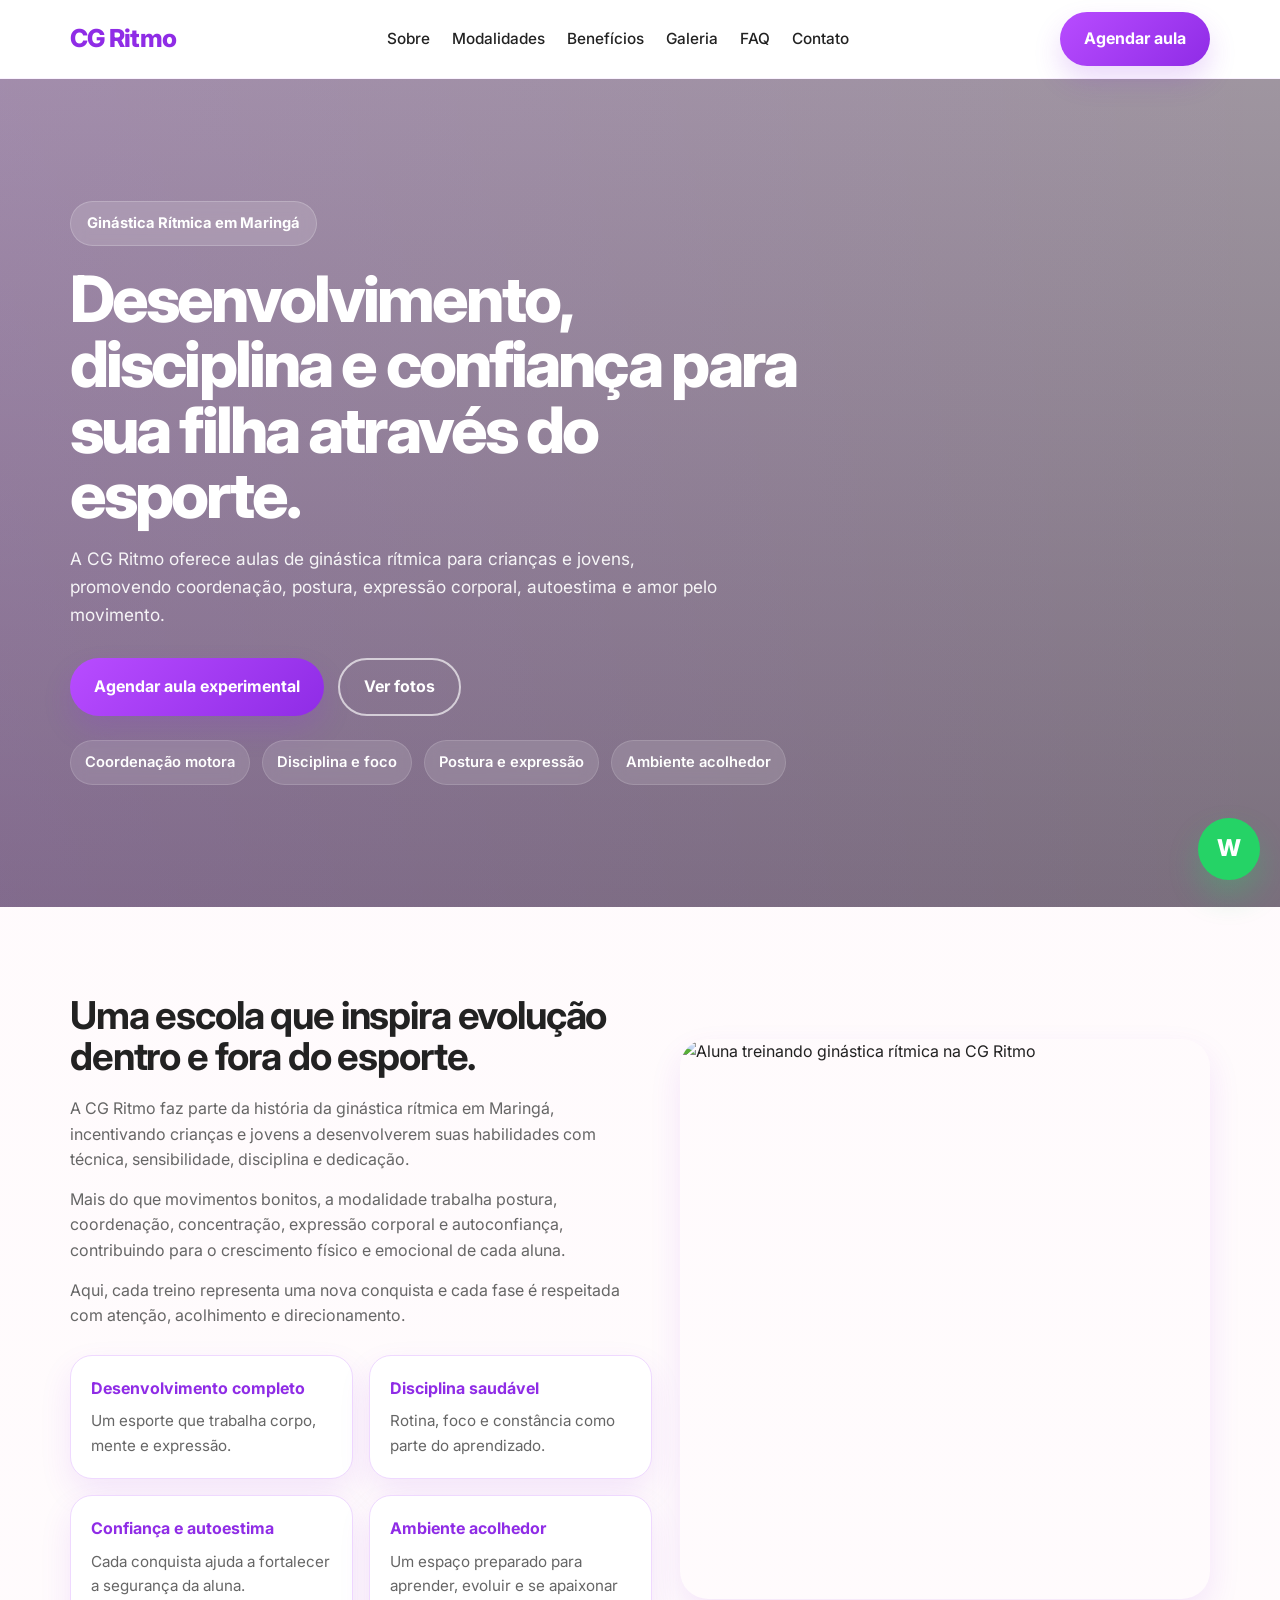
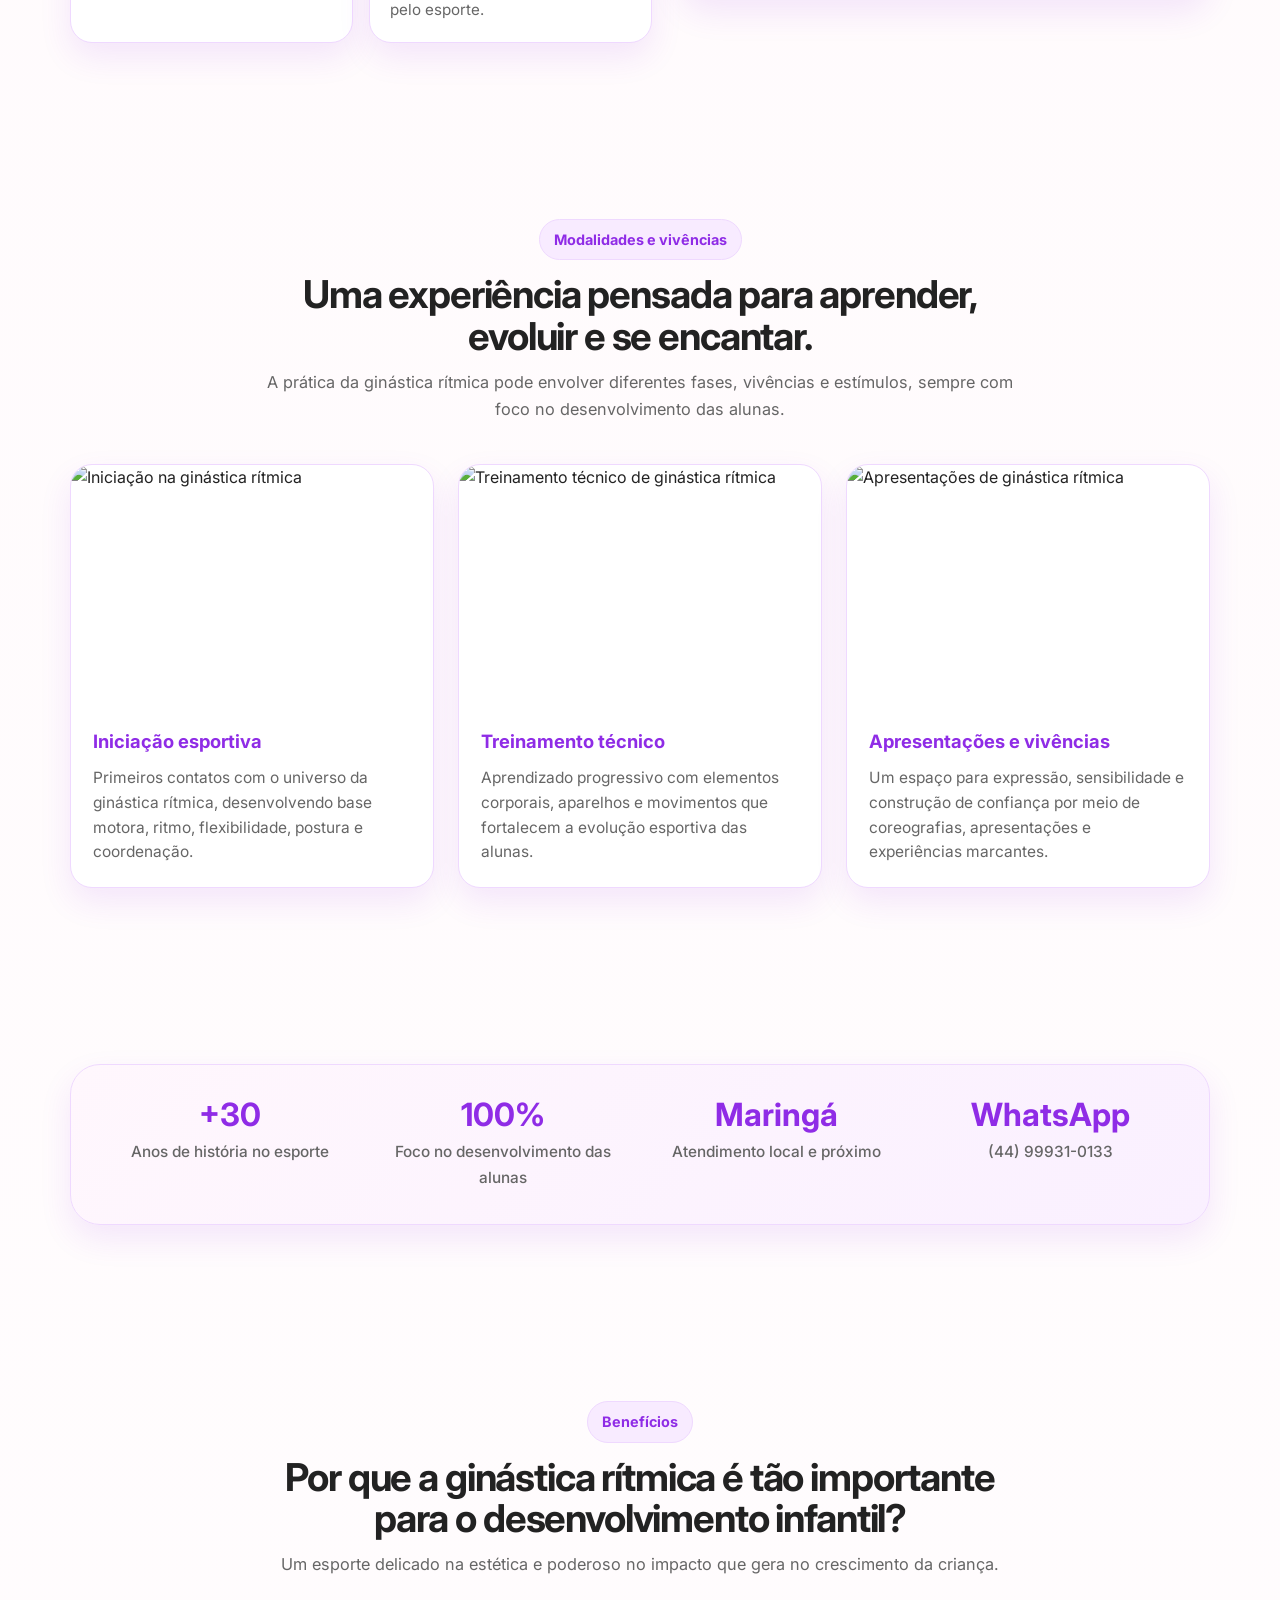
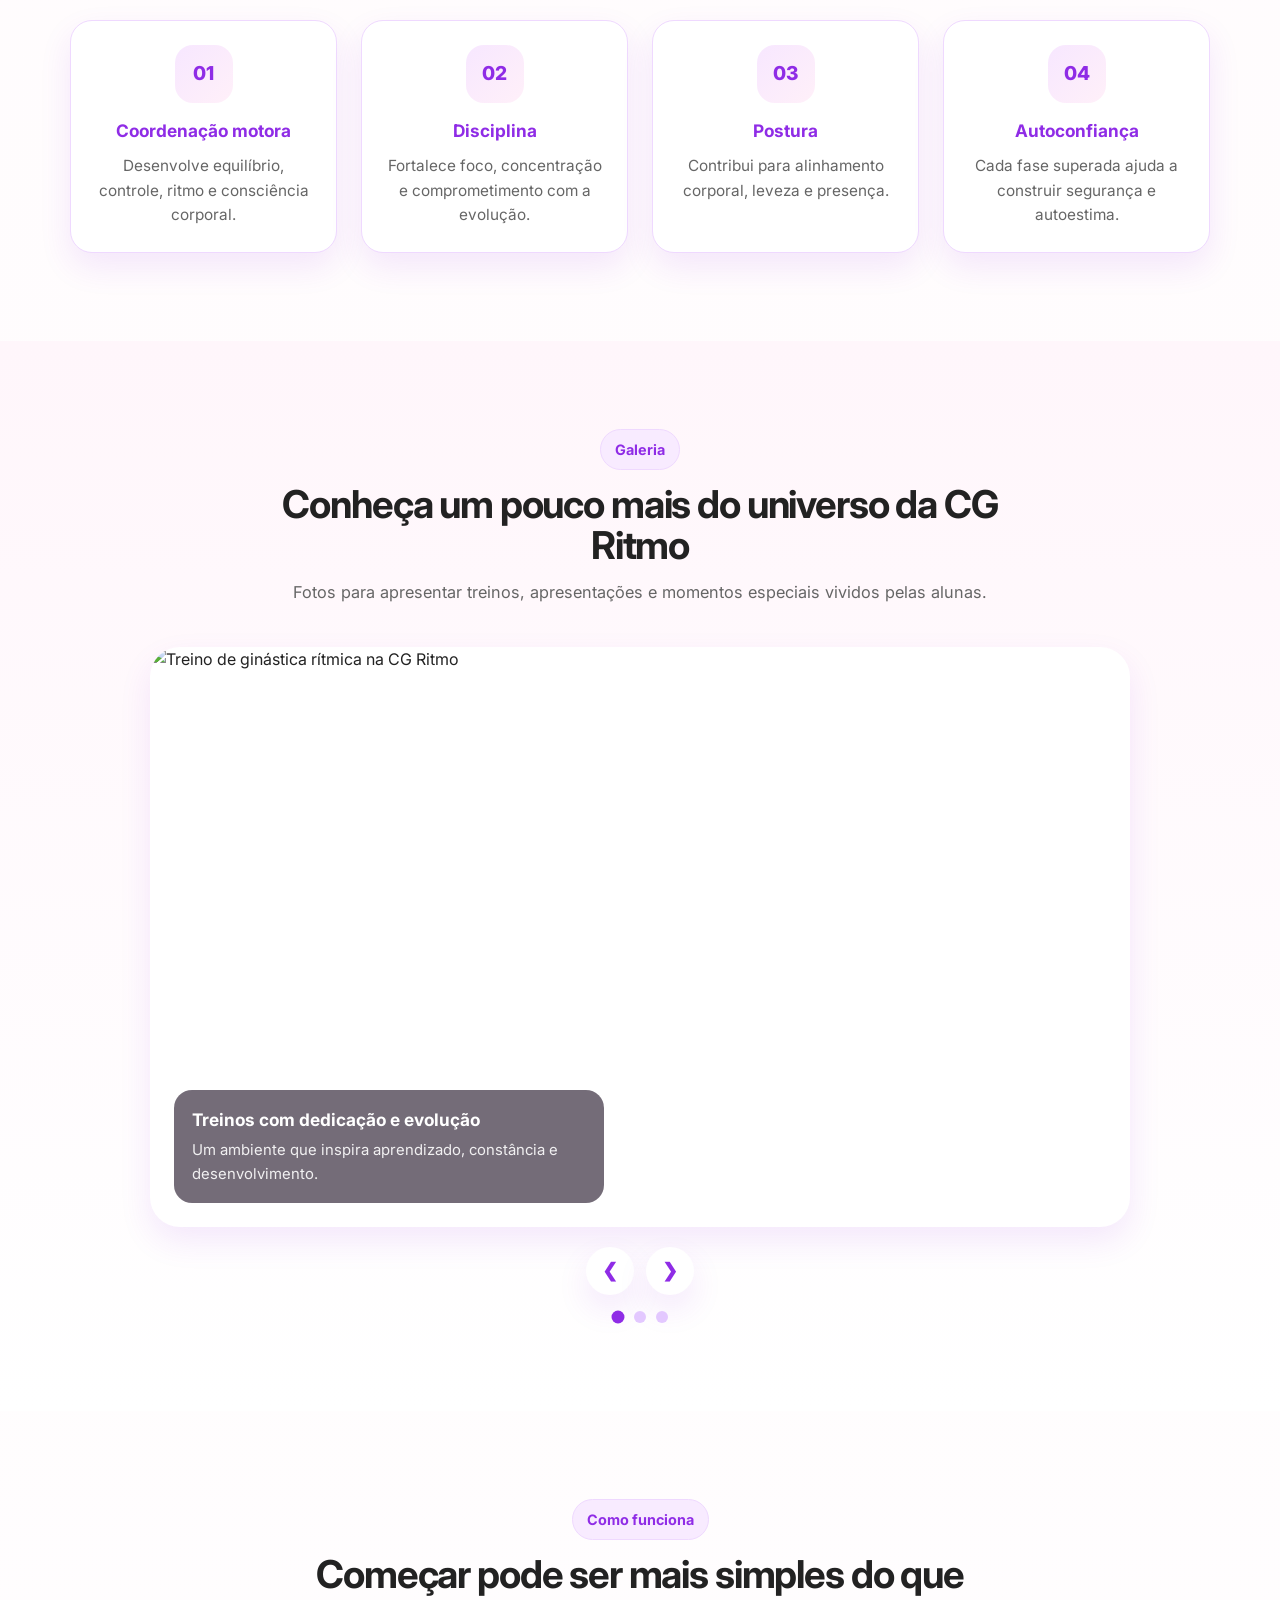
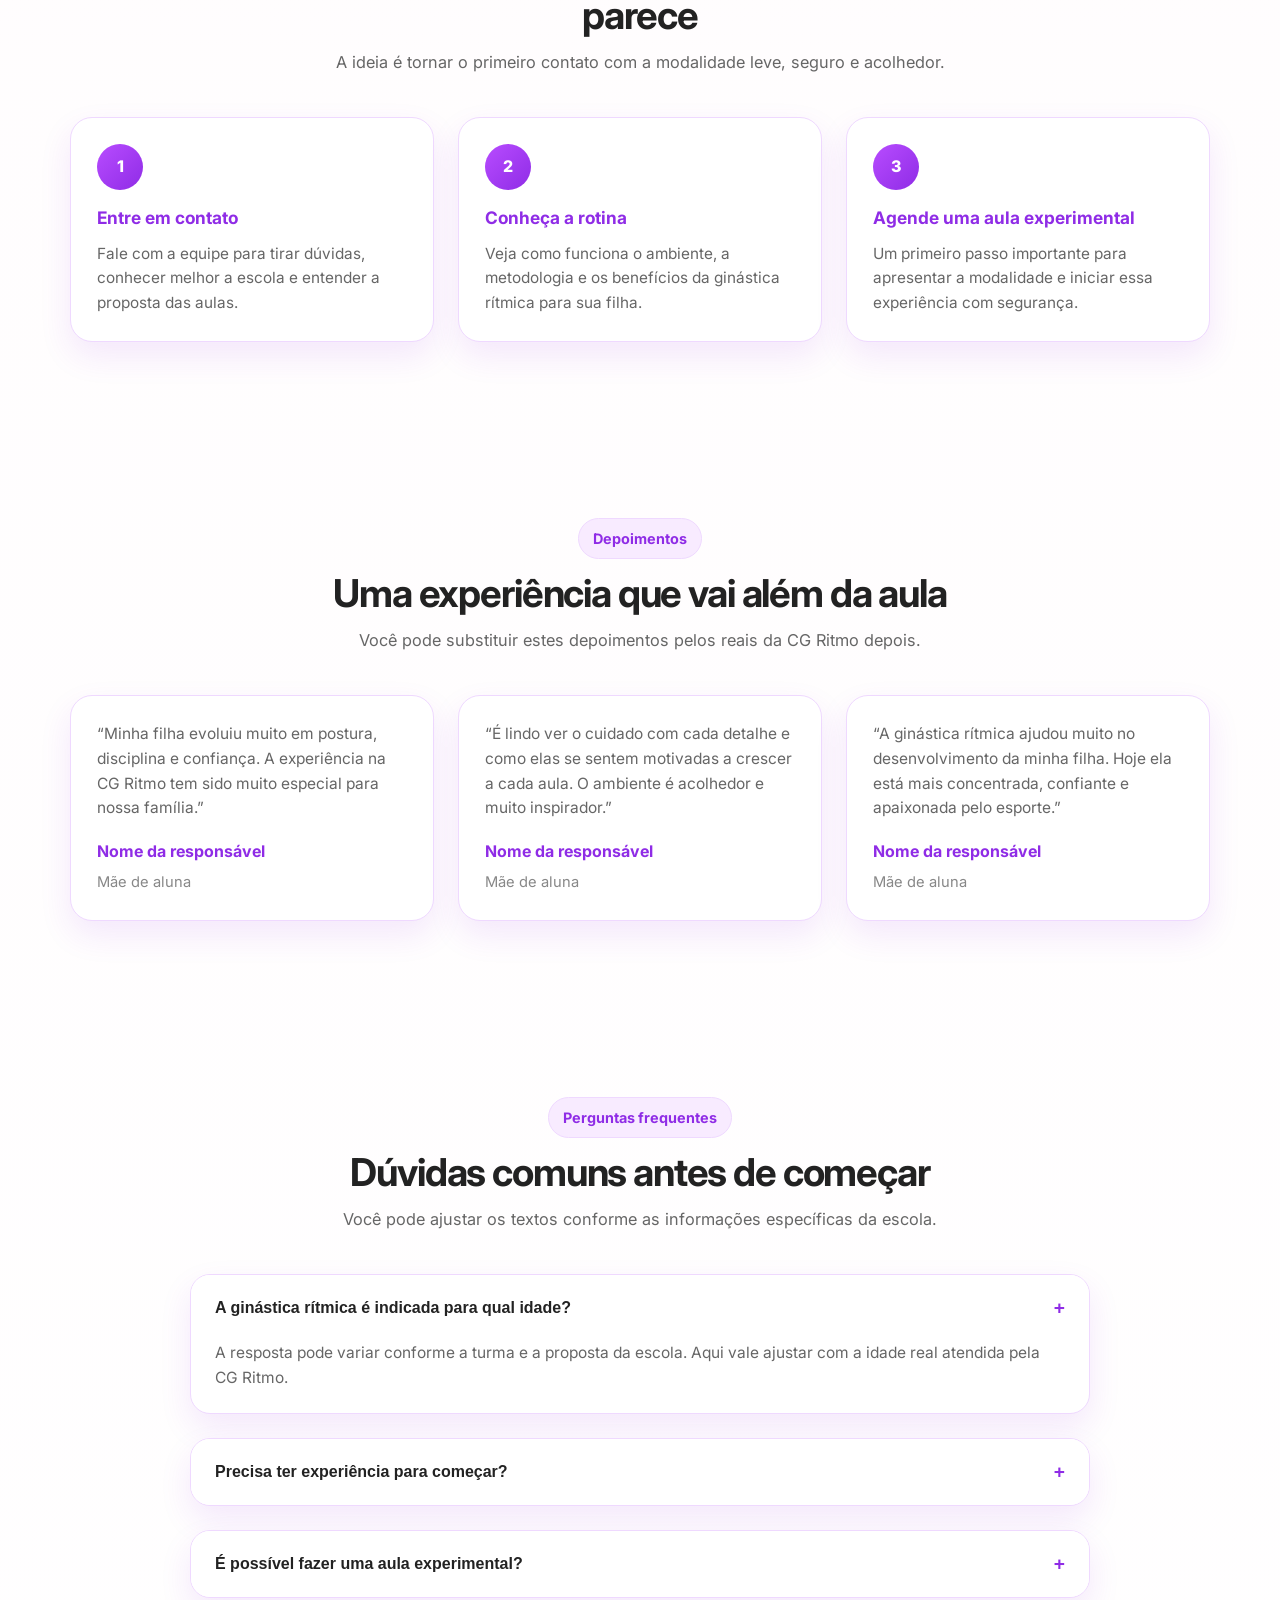
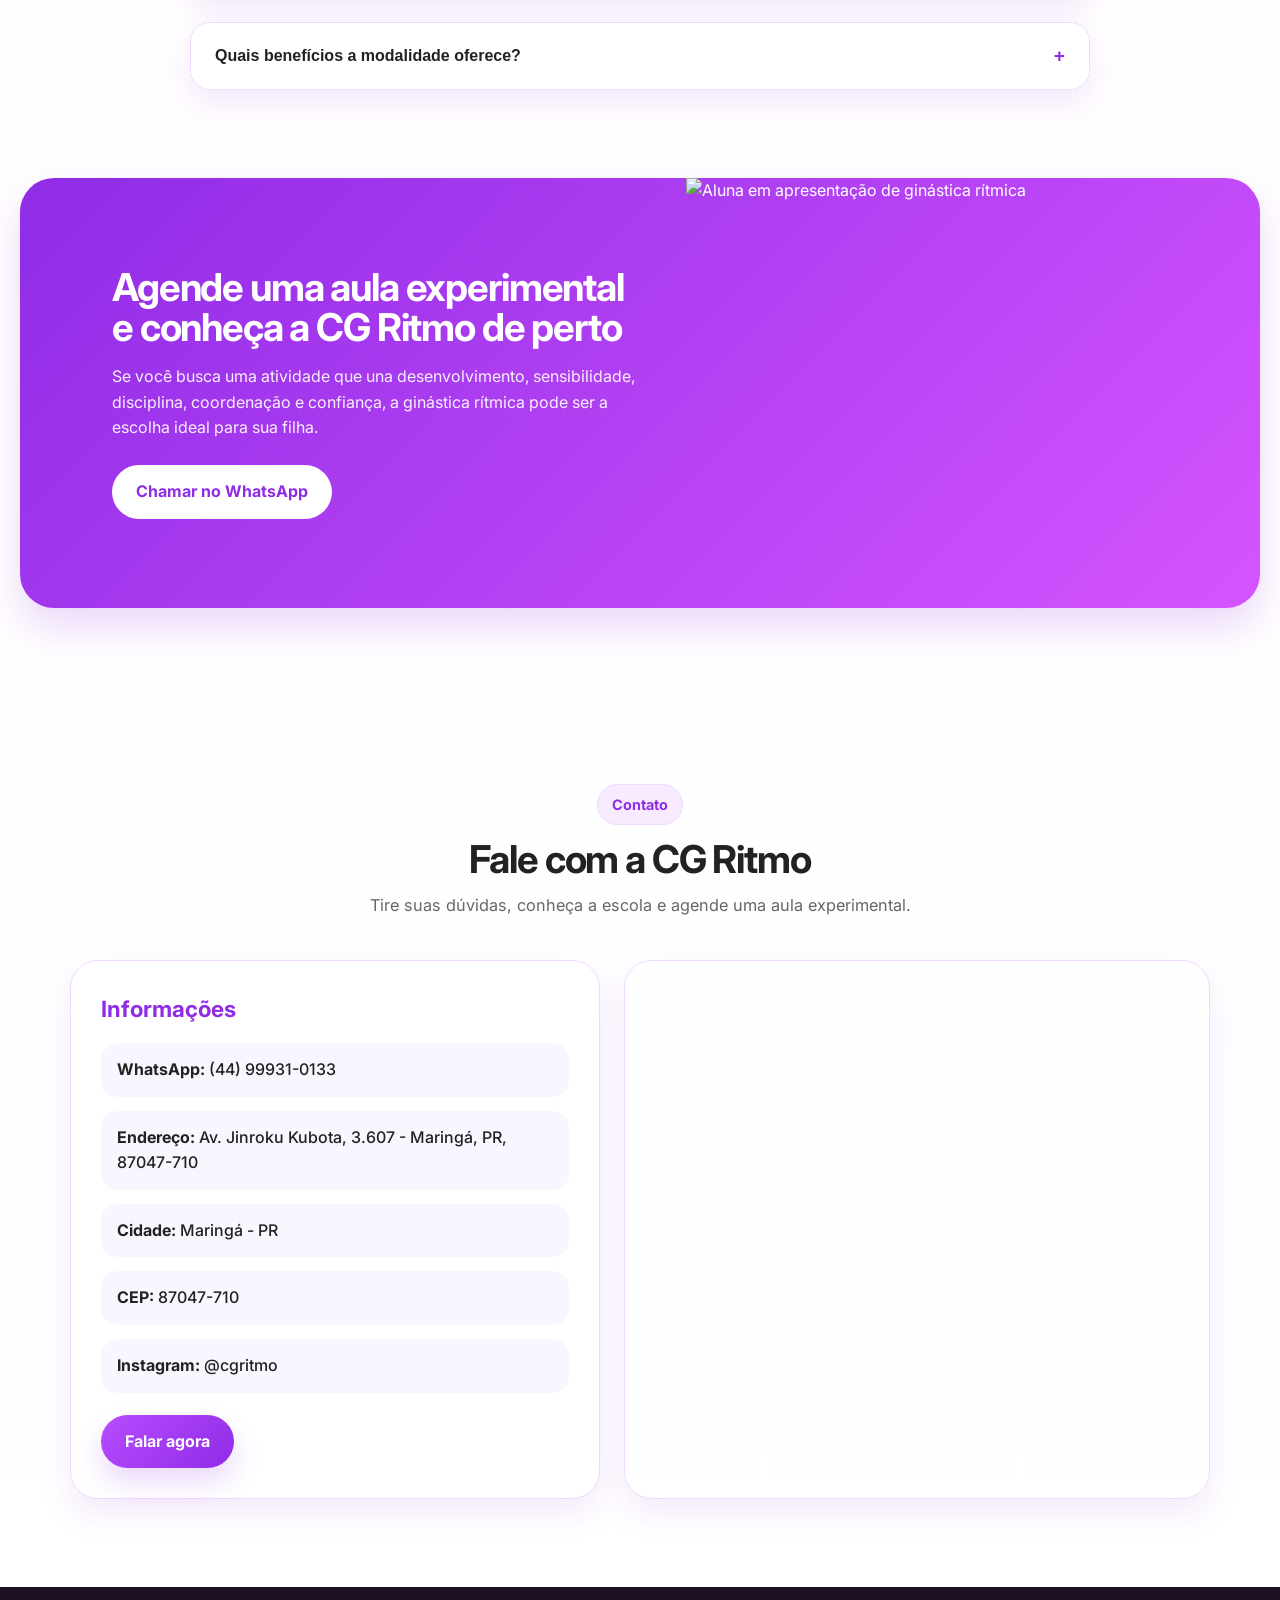
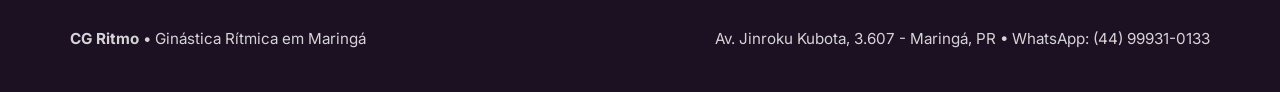
==== index.html @ efd933b5 "Add files via upload" ====
<!DOCTYPE html>
<html lang="pt-BR">
<head>
  <meta charset="UTF-8" />
  <meta name="viewport" content="width=device-width, initial-scale=1.0" />
  <title>CG Ritmo | Ginástica Rítmica em Maringá</title>
  <meta
    name="description"
    content="Aulas de ginástica rítmica em Maringá. Desenvolvimento, disciplina, coordenação, postura e confiança para crianças e jovens."
  />

  <link rel="preconnect" href="https://fonts.googleapis.com" />
  <link rel="preconnect" href="https://fonts.gstatic.com" crossorigin />
  <link
    href="https://fonts.googleapis.com/css2?family=Inter:wght@300;400;500;600;700;800&display=swap"
    rel="stylesheet"
  />

  <style>
    * {
      margin: 0;
      padding: 0;
      box-sizing: border-box;
    }

    :root {
      --primary: #b84cff;
      --primary-dark: #8f2ce6;
      --primary-soft: #f8ebff;
      --secondary: #fff5fc;
      --text: #222;
      --text-light: #666;
      --white: #fff;
      --border: #efd9ff;
      --shadow: 0 14px 32px rgba(143, 44, 230, 0.10);
      --radius-xl: 28px;
      --radius-lg: 22px;
      --radius-md: 18px;
      --container: 1180px;
    }

    html {
      scroll-behavior: smooth;
    }

    body {
      font-family: "Inter", sans-serif;
      background: linear-gradient(180deg, #fffafc 0%, #ffffff 100%);
      color: var(--text);
      line-height: 1.6;
      overflow-x: hidden;
    }

    img {
      max-width: 100%;
      display: block;
    }

    a {
      text-decoration: none;
      color: inherit;
    }

    ul {
      list-style: none;
    }

    .container {
      width: 100%;
      max-width: var(--container);
      margin: 0 auto;
      padding: 0 20px;
    }

    .section {
      padding: 88px 0;
    }

    .section-header {
      max-width: 760px;
      margin: 0 auto 42px;
      text-align: center;
    }

    .section-header span {
      display: inline-block;
      padding: 8px 14px;
      border-radius: 999px;
      background: var(--primary-soft);
      color: var(--primary-dark);
      border: 1px solid var(--border);
      font-size: 0.9rem;
      font-weight: 700;
      margin-bottom: 14px;
    }

    .section-header h2 {
      font-size: clamp(1.9rem, 3vw, 3rem);
      line-height: 1.08;
      margin-bottom: 12px;
      letter-spacing: -0.03em;
    }

    .section-header p {
      color: var(--text-light);
      font-size: 1.02rem;
    }

    .btn {
      display: inline-flex;
      align-items: center;
      justify-content: center;
      gap: 10px;
      padding: 14px 24px;
      border-radius: 999px;
      background: linear-gradient(135deg, var(--primary), var(--primary-dark));
      color: var(--white);
      font-weight: 700;
      border: none;
      cursor: pointer;
      transition: 0.25s ease;
      box-shadow: 0 14px 28px rgba(143, 44, 230, 0.18);
    }

    .btn:hover {
      transform: translateY(-2px);
    }

    .btn-outline {
      background: transparent;
      color: var(--primary-dark);
      border: 2px solid var(--primary);
      box-shadow: none;
    }

    .btn-outline:hover {
      background: var(--primary);
      color: var(--white);
    }

    header {
      position: sticky;
      top: 0;
      z-index: 1000;
      background: rgba(255, 255, 255, 0.92);
      backdrop-filter: blur(12px);
      border-bottom: 1px solid rgba(184, 76, 255, 0.08);
    }

    .header-wrap {
      min-height: 78px;
      display: flex;
      align-items: center;
      justify-content: space-between;
      gap: 20px;
    }

    .logo {
      font-size: 1.55rem;
      font-weight: 800;
      color: var(--primary-dark);
      letter-spacing: -0.03em;
      white-space: nowrap;
    }

    .desktop-nav {
      display: flex;
      align-items: center;
      gap: 22px;
    }

    .desktop-nav a {
      font-size: 0.96rem;
      font-weight: 500;
      color: var(--text);
      transition: 0.2s ease;
    }

    .desktop-nav a:hover {
      color: var(--primary-dark);
    }

    .header-actions {
      display: flex;
      align-items: center;
      gap: 14px;
    }

    .menu-toggle {
      display: none;
      width: 48px;
      height: 48px;
      border: 1px solid var(--border);
      border-radius: 14px;
      background: var(--white);
      cursor: pointer;
      align-items: center;
      justify-content: center;
      flex-direction: column;
      gap: 5px;
    }

    .menu-toggle span {
      width: 20px;
      height: 2px;
      background: var(--primary-dark);
      border-radius: 10px;
    }

    .mobile-menu {
      display: none;
      border-top: 1px solid rgba(184, 76, 255, 0.08);
      background: #fff;
    }

    .mobile-menu.open {
      display: block;
    }

    .mobile-menu nav {
      display: flex;
      flex-direction: column;
      padding: 14px 20px 20px;
      gap: 12px;
    }

    .mobile-menu a {
      padding: 12px 14px;
      border-radius: 14px;
      background: #faf5ff;
      font-weight: 600;
      color: var(--primary-dark);
    }

    .hero {
      min-height: 92vh;
      display: flex;
      align-items: center;
      position: relative;
      overflow: hidden;
      background:
        linear-gradient(rgba(26, 10, 33, 0.42), rgba(26, 10, 33, 0.58)),
        url('img/banner-cg-ritmo.jpg') center/cover no-repeat;
    }

    .hero::after {
      content: "";
      position: absolute;
      inset: 0;
      background: linear-gradient(90deg, rgba(184, 76, 255, 0.12), transparent);
    }

    .hero-content {
      position: relative;
      z-index: 2;
      max-width: 760px;
      color: #fff;
      padding: 90px 0;
    }

    .hero-badge {
      display: inline-block;
      margin-bottom: 20px;
      padding: 10px 16px;
      border-radius: 999px;
      background: rgba(255, 255, 255, 0.14);
      border: 1px solid rgba(255, 255, 255, 0.20);
      backdrop-filter: blur(8px);
      font-size: 0.92rem;
      font-weight: 700;
    }

    .hero h1 {
      font-size: clamp(2.3rem, 5vw, 4.6rem);
      line-height: 1.02;
      letter-spacing: -0.045em;
      margin-bottom: 18px;
      font-weight: 800;
    }

    .hero p {
      font-size: 1.08rem;
      color: rgba(255, 255, 255, 0.92);
      max-width: 650px;
      margin-bottom: 30px;
    }

    .hero-actions {
      display: flex;
      flex-wrap: wrap;
      gap: 14px;
      margin-bottom: 24px;
    }

    .hero-actions .btn-outline {
      color: #fff;
      border-color: rgba(255,255,255,0.65);
    }

    .hero-actions .btn-outline:hover {
      background: #fff;
      color: var(--primary-dark);
    }

    .hero-points {
      display: flex;
      flex-wrap: wrap;
      gap: 12px;
    }

    .hero-points li {
      background: rgba(255,255,255,0.12);
      border: 1px solid rgba(255,255,255,0.14);
      border-radius: 999px;
      padding: 10px 14px;
      font-size: 0.92rem;
      font-weight: 600;
      backdrop-filter: blur(8px);
    }

    .about-grid {
      display: grid;
      grid-template-columns: 1.1fr 1fr;
      align-items: center;
      gap: 28px;
    }

    .about-text h2 {
      font-size: clamp(1.9rem, 3vw, 3rem);
      line-height: 1.08;
      letter-spacing: -0.03em;
      margin-bottom: 18px;
    }

    .about-text p {
      color: var(--text-light);
      margin-bottom: 14px;
      font-size: 1rem;
    }

    .about-list {
      display: grid;
      grid-template-columns: repeat(2, 1fr);
      gap: 16px;
      margin-top: 26px;
    }

    .about-item {
      background: #fff;
      border: 1px solid var(--border);
      border-radius: var(--radius-lg);
      padding: 20px;
      box-shadow: var(--shadow);
    }

    .about-item strong {
      display: block;
      color: var(--primary-dark);
      margin-bottom: 8px;
      font-size: 1rem;
    }

    .about-item p {
      margin: 0;
      font-size: 0.95rem;
    }

    .about-image img {
      width: 100%;
      height: 560px;
      object-fit: cover;
      border-radius: var(--radius-xl);
      box-shadow: var(--shadow);
    }

    .modalidades-grid,
    .benefits-grid,
    .steps-grid,
    .testimonials-grid,
    .faq-grid,
    .contact-grid,
    .stats-grid {
      display: grid;
      gap: 24px;
    }

    .modalidades-grid {
      grid-template-columns: repeat(3, 1fr);
    }

    .card {
      background: #fff;
      border: 1px solid var(--border);
      border-radius: var(--radius-lg);
      overflow: hidden;
      box-shadow: var(--shadow);
    }

    .card img {
      width: 100%;
      height: 240px;
      object-fit: cover;
    }

    .card-body {
      padding: 22px;
    }

    .card-body h3 {
      font-size: 1.15rem;
      margin-bottom: 10px;
      color: var(--primary-dark);
    }

    .card-body p {
      color: var(--text-light);
      font-size: 0.97rem;
    }

    .stats-wrap {
      background: linear-gradient(135deg, #fff7fd, #faf0ff);
      border: 1px solid var(--border);
      border-radius: 30px;
      padding: 34px;
      box-shadow: var(--shadow);
    }

    .stats-grid {
      grid-template-columns: repeat(4, 1fr);
    }

    .stat {
      text-align: center;
    }

    .stat strong {
      display: block;
      font-size: 2rem;
      color: var(--primary-dark);
      line-height: 1;
      margin-bottom: 8px;
    }

    .stat span {
      color: var(--text-light);
      font-weight: 500;
      font-size: 0.96rem;
    }

    .benefits-grid {
      grid-template-columns: repeat(4, 1fr);
    }

    .benefit-card {
      background: #fff;
      border: 1px solid var(--border);
      border-radius: var(--radius-lg);
      padding: 24px;
      text-align: center;
      box-shadow: var(--shadow);
    }

    .benefit-icon {
      width: 58px;
      height: 58px;
      border-radius: 18px;
      background: linear-gradient(135deg, #f7e7ff, #fff0f9);
      color: var(--primary-dark);
      display: flex;
      align-items: center;
      justify-content: center;
      font-weight: 800;
      margin: 0 auto 14px;
      font-size: 1.2rem;
    }

    .benefit-card h3 {
      margin-bottom: 10px;
      font-size: 1.08rem;
      color: var(--primary-dark);
    }

    .benefit-card p {
      color: var(--text-light);
      font-size: 0.96rem;
    }

    .gallery-section {
      background: linear-gradient(180deg, #fff6fb 0%, #ffffff 100%);
    }

    .slider-wrapper {
      max-width: 980px;
      margin: 0 auto;
    }

    .slider {
      overflow: hidden;
      border-radius: 30px;
      box-shadow: var(--shadow);
      background: #fff;
    }

    .slides {
      display: flex;
      transition: transform 0.5s ease;
    }

    .slide {
      min-width: 100%;
      position: relative;
    }

    .slide img {
      width: 100%;
      height: 580px;
      object-fit: cover;
    }

    .slide-caption {
      position: absolute;
      left: 24px;
      bottom: 24px;
      background: rgba(24, 10, 31, 0.60);
      color: #fff;
      padding: 16px 18px;
      border-radius: 18px;
      max-width: 430px;
      backdrop-filter: blur(8px);
    }

    .slide-caption h3 {
      font-size: 1.08rem;
      margin-bottom: 6px;
    }

    .slide-caption p {
      font-size: 0.93rem;
      color: rgba(255,255,255,0.90);
    }

    .slider-controls {
      display: flex;
      justify-content: center;
      gap: 12px;
      margin-top: 20px;
    }

    .slider-btn {
      width: 48px;
      height: 48px;
      border: none;
      border-radius: 50%;
      background: #fff;
      color: var(--primary-dark);
      box-shadow: var(--shadow);
      font-size: 1.2rem;
      font-weight: 800;
      cursor: pointer;
    }

    .slider-dots {
      display: flex;
      justify-content: center;
      gap: 10px;
      margin-top: 16px;
    }

    .dot {
      width: 12px;
      height: 12px;
      border-radius: 50%;
      background: #e3c8ff;
      cursor: pointer;
      transition: 0.2s ease;
    }

    .dot.active {
      background: var(--primary-dark);
      transform: scale(1.08);
    }

    .steps-grid {
      grid-template-columns: repeat(3, 1fr);
    }

    .step-card {
      background: #fff;
      border: 1px solid var(--border);
      border-radius: var(--radius-lg);
      padding: 26px;
      box-shadow: var(--shadow);
    }

    .step-number {
      width: 46px;
      height: 46px;
      border-radius: 50%;
      background: linear-gradient(135deg, var(--primary), var(--primary-dark));
      color: #fff;
      display: flex;
      align-items: center;
      justify-content: center;
      font-weight: 800;
      margin-bottom: 14px;
    }

    .step-card h3 {
      margin-bottom: 10px;
      color: var(--primary-dark);
      font-size: 1.08rem;
    }

    .step-card p {
      color: var(--text-light);
      font-size: 0.96rem;
    }

    .testimonials-grid {
      grid-template-columns: repeat(3, 1fr);
    }

    .testimonial {
      background: #fff;
      border: 1px solid var(--border);
      border-radius: var(--radius-lg);
      padding: 26px;
      box-shadow: var(--shadow);
    }

    .testimonial p {
      color: var(--text-light);
      font-size: 0.97rem;
      margin-bottom: 18px;
    }

    .testimonial strong {
      display: block;
      color: var(--primary-dark);
      font-size: 1rem;
      margin-bottom: 4px;
    }

    .testimonial span {
      color: #888;
      font-size: 0.92rem;
    }

    .faq-grid {
      max-width: 900px;
      margin: 0 auto;
      grid-template-columns: 1fr;
    }

    .faq-item {
      background: #fff;
      border: 1px solid var(--border);
      border-radius: 20px;
      overflow: hidden;
      box-shadow: var(--shadow);
    }

    .faq-question {
      width: 100%;
      background: #fff;
      border: none;
      text-align: left;
      padding: 22px 24px;
      font-size: 1rem;
      font-weight: 700;
      color: var(--text);
      cursor: pointer;
      display: flex;
      justify-content: space-between;
      align-items: center;
      gap: 16px;
    }

    .faq-question span:last-child {
      color: var(--primary-dark);
      font-size: 1.2rem;
      font-weight: 800;
    }

    .faq-answer {
      display: none;
      padding: 0 24px 22px;
      color: var(--text-light);
      font-size: 0.97rem;
    }

    .faq-item.active .faq-answer {
      display: block;
    }

    .final-cta {
      margin: 0 20px 88px;
      border-radius: 34px;
      overflow: hidden;
      background: linear-gradient(135deg, #8f2ce6, #d554ff);
      color: #fff;
      box-shadow: 0 20px 42px rgba(143, 44, 230, 0.18);
    }

    .final-cta-grid {
      display: grid;
      grid-template-columns: 1.08fr 0.92fr;
      align-items: center;
      gap: 0;
    }

    .final-cta-content {
      padding: 58px 42px;
    }

    .final-cta-content h2 {
      font-size: clamp(2rem, 3vw, 3.1rem);
      line-height: 1.06;
      margin-bottom: 16px;
      letter-spacing: -0.03em;
    }

    .final-cta-content p {
      color: rgba(255,255,255,0.92);
      margin-bottom: 24px;
      max-width: 560px;
    }

    .final-cta-content .btn {
      background: #fff;
      color: var(--primary-dark);
      box-shadow: none;
    }

    .final-cta-image img {
      width: 100%;
      height: 100%;
      min-height: 430px;
      object-fit: cover;
    }

    .contact-grid {
      grid-template-columns: 0.95fr 1.05fr;
      align-items: stretch;
    }

    .contact-card {
      background: #fff;
      border: 1px solid var(--border);
      border-radius: 28px;
      padding: 30px;
      box-shadow: var(--shadow);
    }

    .contact-card h3 {
      font-size: 1.4rem;
      margin-bottom: 16px;
      color: var(--primary-dark);
    }

    .contact-list {
      display: grid;
      gap: 14px;
      margin-bottom: 22px;
    }

    .contact-list li {
      padding: 14px 16px;
      background: #faf6ff;
      border-radius: 16px;
      color: var(--text);
      font-weight: 500;
    }

    .map-wrap {
      border-radius: 28px;
      overflow: hidden;
      min-height: 100%;
      box-shadow: var(--shadow);
      border: 1px solid var(--border);
    }

    .map-wrap iframe {
      width: 100%;
      height: 100%;
      min-height: 420px;
      border: 0;
    }

    footer {
      background: #1c1023;
      color: rgba(255,255,255,0.82);
      padding: 40px 0;
    }

    .footer-wrap {
      display: flex;
      align-items: center;
      justify-content: space-between;
      gap: 18px;
      flex-wrap: wrap;
    }

    .footer-wrap p {
      font-size: 0.95rem;
    }

    .whatsapp-float {
      position: fixed;
      right: 20px;
      bottom: 20px;
      width: 62px;
      height: 62px;
      border-radius: 50%;
      background: #25d366;
      color: #fff;
      display: flex;
      align-items: center;
      justify-content: center;
      font-weight: 800;
      font-size: 1.45rem;
      box-shadow: 0 16px 30px rgba(37, 211, 102, 0.28);
      z-index: 1200;
    }

    @media (max-width: 1100px) {
      .about-grid,
      .contact-grid,
      .final-cta-grid,
      .benefits-grid,
      .modalidades-grid,
      .steps-grid,
      .testimonials-grid,
      .stats-grid {
        grid-template-columns: 1fr 1fr;
      }
    }

    @media (max-width: 900px) {
      .desktop-nav,
      .header-actions .btn {
        display: none;
      }

      .menu-toggle {
        display: inline-flex;
      }

      .about-grid,
      .contact-grid,
      .final-cta-grid,
      .benefits-grid,
      .modalidades-grid,
      .steps-grid,
      .testimonials-grid,
      .stats-grid,
      .about-list {
        grid-template-columns: 1fr;
      }

      .hero {
        min-height: auto;
      }

      .hero-content {
        padding: 90px 0 80px;
      }

      .about-image img,
      .slide img,
      .final-cta-image img {
        height: auto;
        min-height: unset;
      }

      .final-cta-content {
        padding: 42px 22px;
      }

      .final-cta {
        margin: 0 14px 74px;
      }
    }

    @media (max-width: 600px) {
      .section {
        padding: 72px 0;
      }

      .hero-actions,
      .hero-points {
        gap: 10px;
      }

      .hero-points li {
        width: 100%;
      }

      .slide-caption {
        left: 14px;
        right: 14px;
        bottom: 14px;
        max-width: unset;
      }

      .contact-card {
        padding: 24px;
      }

      .footer-wrap {
        flex-direction: column;
        align-items: flex-start;
      }
    }
  </style>
</head>
<body>

  <header>
    <div class="container header-wrap">
      <a href="#" class="logo">CG Ritmo</a>

      <nav class="desktop-nav">
        <a href="#sobre">Sobre</a>
        <a href="#modalidades">Modalidades</a>
        <a href="#beneficios">Benefícios</a>
        <a href="#galeria">Galeria</a>
        <a href="#faq">FAQ</a>
        <a href="#contato">Contato</a>
      </nav>

      <div class="header-actions">
        <a
          class="btn"
          href="https://wa.me/5544999310133?text=Ol%C3%A1%2C%20quero%20conhecer%20as%20aulas%20da%20CG%20Ritmo."
          target="_blank"
        >
          Agendar aula
        </a>

        <button class="menu-toggle" id="menuToggle" aria-label="Abrir menu">
          <span></span>
          <span></span>
          <span></span>
        </button>
      </div>
    </div>

    <div class="mobile-menu" id="mobileMenu">
      <nav>
        <a href="#sobre">Sobre</a>
        <a href="#modalidades">Modalidades</a>
        <a href="#beneficios">Benefícios</a>
        <a href="#galeria">Galeria</a>
        <a href="#faq">FAQ</a>
        <a href="#contato">Contato</a>
        <a
          href="https://wa.me/5544999310133?text=Ol%C3%A1%2C%20quero%20agendar%20uma%20aula%20experimental%20na%20CG%20Ritmo."
          target="_blank"
        >
          Falar no WhatsApp
        </a>
      </nav>
    </div>
  </header>

  <main>
    <section class="hero">
      <div class="container">
        <div class="hero-content">
          <div class="hero-badge">Ginástica Rítmica em Maringá</div>

          <h1>
            Desenvolvimento, disciplina e confiança para sua filha através do esporte.
          </h1>

          <p>
            A CG Ritmo oferece aulas de ginástica rítmica para crianças e jovens,
            promovendo coordenação, postura, expressão corporal, autoestima e amor pelo movimento.
          </p>

          <div class="hero-actions">
            <a
              class="btn"
              href="https://wa.me/5544999310133?text=Ol%C3%A1%2C%20quero%20agendar%20uma%20aula%20experimental%20na%20CG%20Ritmo."
              target="_blank"
            >
              Agendar aula experimental
            </a>

            <a class="btn btn-outline" href="#galeria">
              Ver fotos
            </a>
          </div>

          <ul class="hero-points">
            <li>Coordenação motora</li>
            <li>Disciplina e foco</li>
            <li>Postura e expressão</li>
            <li>Ambiente acolhedor</li>
          </ul>
        </div>
      </div>
    </section>

    <section class="section" id="sobre">
      <div class="container">
        <div class="about-grid">
          <div class="about-text">
            <h2>Uma escola que inspira evolução dentro e fora do esporte.</h2>

            <p>
              A CG Ritmo faz parte da história da ginástica rítmica em Maringá,
              incentivando crianças e jovens a desenvolverem suas habilidades com técnica,
              sensibilidade, disciplina e dedicação.
            </p>

            <p>
              Mais do que movimentos bonitos, a modalidade trabalha postura, coordenação,
              concentração, expressão corporal e autoconfiança, contribuindo para o crescimento
              físico e emocional de cada aluna.
            </p>

            <p>
              Aqui, cada treino representa uma nova conquista e cada fase é respeitada com atenção,
              acolhimento e direcionamento.
            </p>

            <div class="about-list">
              <div class="about-item">
                <strong>Desenvolvimento completo</strong>
                <p>Um esporte que trabalha corpo, mente e expressão.</p>
              </div>

              <div class="about-item">
                <strong>Disciplina saudável</strong>
                <p>Rotina, foco e constância como parte do aprendizado.</p>
              </div>

              <div class="about-item">
                <strong>Confiança e autoestima</strong>
                <p>Cada conquista ajuda a fortalecer a segurança da aluna.</p>
              </div>

              <div class="about-item">
                <strong>Ambiente acolhedor</strong>
                <p>Um espaço preparado para aprender, evoluir e se apaixonar pelo esporte.</p>
              </div>
            </div>
          </div>

          <div class="about-image">
            <img src="img/sobre-cg-ritmo.png" alt="Aluna treinando ginástica rítmica na CG Ritmo" />
          </div>
        </div>
      </div>
    </section>

    <section class="section" id="modalidades">
      <div class="container">
        <div class="section-header">
          <span>Modalidades e vivências</span>
          <h2>Uma experiência pensada para aprender, evoluir e se encantar.</h2>
          <p>
            A prática da ginástica rítmica pode envolver diferentes fases, vivências e estímulos,
            sempre com foco no desenvolvimento das alunas.
          </p>
        </div>

        <div class="modalidades-grid">
          <article class="card">
            <img src="img/modalidade-01.png" alt="Iniciação na ginástica rítmica" />
            <div class="card-body">
              <h3>Iniciação esportiva</h3>
              <p>
                Primeiros contatos com o universo da ginástica rítmica, desenvolvendo base motora,
                ritmo, flexibilidade, postura e coordenação.
              </p>
            </div>
          </article>

          <article class="card">
            <img src="img/modalidade-02.png" alt="Treinamento técnico de ginástica rítmica" />
            <div class="card-body">
              <h3>Treinamento técnico</h3>
              <p>
                Aprendizado progressivo com elementos corporais, aparelhos e movimentos que
                fortalecem a evolução esportiva das alunas.
              </p>
            </div>
          </article>

          <article class="card">
            <img src="img/modalidade-03.png" alt="Apresentações de ginástica rítmica" />
            <div class="card-body">
              <h3>Apresentações e vivências</h3>
              <p>
                Um espaço para expressão, sensibilidade e construção de confiança por meio
                de coreografias, apresentações e experiências marcantes.
              </p>
            </div>
          </article>
        </div>
      </div>
    </section>

    <section class="section">
      <div class="container">
        <div class="stats-wrap">
          <div class="stats-grid">
            <div class="stat">
              <strong>+30</strong>
              <span>Anos de história no esporte</span>
            </div>

            <div class="stat">
              <strong>100%</strong>
              <span>Foco no desenvolvimento das alunas</span>
            </div>

            <div class="stat">
              <strong>Maringá</strong>
              <span>Atendimento local e próximo</span>
            </div>

            <div class="stat">
              <strong>WhatsApp</strong>
              <span>(44) 99931-0133</span>
            </div>
          </div>
        </div>
      </div>
    </section>

    <section class="section" id="beneficios">
      <div class="container">
        <div class="section-header">
          <span>Benefícios</span>
          <h2>Por que a ginástica rítmica é tão importante para o desenvolvimento infantil?</h2>
          <p>
            Um esporte delicado na estética e poderoso no impacto que gera no crescimento da criança.
          </p>
        </div>

        <div class="benefits-grid">
          <div class="benefit-card">
            <div class="benefit-icon">01</div>
            <h3>Coordenação motora</h3>
            <p>Desenvolve equilíbrio, controle, ritmo e consciência corporal.</p>
          </div>

          <div class="benefit-card">
            <div class="benefit-icon">02</div>
            <h3>Disciplina</h3>
            <p>Fortalece foco, concentração e comprometimento com a evolução.</p>
          </div>

          <div class="benefit-card">
            <div class="benefit-icon">03</div>
            <h3>Postura</h3>
            <p>Contribui para alinhamento corporal, leveza e presença.</p>
          </div>

          <div class="benefit-card">
            <div class="benefit-icon">04</div>
            <h3>Autoconfiança</h3>
            <p>Cada fase superada ajuda a construir segurança e autoestima.</p>
          </div>
        </div>
      </div>
    </section>

    <section class="section gallery-section" id="galeria">
      <div class="container">
        <div class="section-header">
          <span>Galeria</span>
          <h2>Conheça um pouco mais do universo da CG Ritmo</h2>
          <p>
            Fotos para apresentar treinos, apresentações e momentos especiais vividos pelas alunas.
          </p>
        </div>

        <div class="slider-wrapper">
          <div class="slider">
            <div class="slides" id="slides">
              <div class="slide">
                <img src="img/slide-01.png" alt="Treino de ginástica rítmica na CG Ritmo" />
                <div class="slide-caption">
                  <h3>Treinos com dedicação e evolução</h3>
                  <p>Um ambiente que inspira aprendizado, constância e desenvolvimento.</p>
                </div>
              </div>

              <div class="slide">
                <img src="img/slide-02.png" alt="Apresentação de ginástica rítmica" />
                <div class="slide-caption">
                  <h3>Expressão, técnica e sensibilidade</h3>
                  <p>Um esporte que combina beleza, disciplina e confiança em cada movimento.</p>
                </div>
              </div>

              <div class="slide">
                <img src="img/slide-03.png" alt="Alunas praticando ginástica rítmica" />
                <div class="slide-caption">
                  <h3>Conquistas que marcam a trajetória</h3>
                  <p>Cada aula é uma oportunidade de crescer dentro e fora do esporte.</p>
                </div>
              </div>
            </div>
          </div>

          <div class="slider-controls">
            <button class="slider-btn" id="prevBtn" aria-label="Slide anterior">&#10094;</button>
            <button class="slider-btn" id="nextBtn" aria-label="Próximo slide">&#10095;</button>
          </div>

          <div class="slider-dots" id="dots"></div>
        </div>
      </div>
    </section>

    <section class="section">
      <div class="container">
        <div class="section-header">
          <span>Como funciona</span>
          <h2>Começar pode ser mais simples do que parece</h2>
          <p>
            A ideia é tornar o primeiro contato com a modalidade leve, seguro e acolhedor.
          </p>
        </div>

        <div class="steps-grid">
          <div class="step-card">
            <div class="step-number">1</div>
            <h3>Entre em contato</h3>
            <p>
              Fale com a equipe para tirar dúvidas, conhecer melhor a escola e entender
              a proposta das aulas.
            </p>
          </div>

          <div class="step-card">
            <div class="step-number">2</div>
            <h3>Conheça a rotina</h3>
            <p>
              Veja como funciona o ambiente, a metodologia e os benefícios da ginástica
              rítmica para sua filha.
            </p>
          </div>

          <div class="step-card">
            <div class="step-number">3</div>
            <h3>Agende uma aula experimental</h3>
            <p>
              Um primeiro passo importante para apresentar a modalidade e iniciar essa
              experiência com segurança.
            </p>
          </div>
        </div>
      </div>
    </section>

    <section class="section">
      <div class="container">
        <div class="section-header">
          <span>Depoimentos</span>
          <h2>Uma experiência que vai além da aula</h2>
          <p>
            Você pode substituir estes depoimentos pelos reais da CG Ritmo depois.
          </p>
        </div>

        <div class="testimonials-grid">
          <div class="testimonial">
            <p>
              “Minha filha evoluiu muito em postura, disciplina e confiança. A experiência
              na CG Ritmo tem sido muito especial para nossa família.”
            </p>
            <strong>Nome da responsável</strong>
            <span>Mãe de aluna</span>
          </div>

          <div class="testimonial">
            <p>
              “É lindo ver o cuidado com cada detalhe e como elas se sentem motivadas a
              crescer a cada aula. O ambiente é acolhedor e muito inspirador.”
            </p>
            <strong>Nome da responsável</strong>
            <span>Mãe de aluna</span>
          </div>

          <div class="testimonial">
            <p>
              “A ginástica rítmica ajudou muito no desenvolvimento da minha filha. Hoje ela
              está mais concentrada, confiante e apaixonada pelo esporte.”
            </p>
            <strong>Nome da responsável</strong>
            <span>Mãe de aluna</span>
          </div>
        </div>
      </div>
    </section>

    <section class="section" id="faq">
      <div class="container">
        <div class="section-header">
          <span>Perguntas frequentes</span>
          <h2>Dúvidas comuns antes de começar</h2>
          <p>
            Você pode ajustar os textos conforme as informações específicas da escola.
          </p>
        </div>

        <div class="faq-grid">
          <div class="faq-item active">
            <button class="faq-question">
              <span>A ginástica rítmica é indicada para qual idade?</span>
              <span>+</span>
            </button>
            <div class="faq-answer">
              A resposta pode variar conforme a turma e a proposta da escola. Aqui vale ajustar
              com a idade real atendida pela CG Ritmo.
            </div>
          </div>

          <div class="faq-item">
            <button class="faq-question">
              <span>Precisa ter experiência para começar?</span>
              <span>+</span>
            </button>
            <div class="faq-answer">
              Não. Muitas crianças começam sem experiência prévia e vão desenvolvendo as habilidades
              com acompanhamento progressivo.
            </div>
          </div>

          <div class="faq-item">
            <button class="faq-question">
              <span>É possível fazer uma aula experimental?</span>
              <span>+</span>
            </button>
            <div class="faq-answer">
              Sim. A aula experimental é uma excelente forma de conhecer o ambiente e entender se a
              modalidade faz sentido para a criança.
            </div>
          </div>

          <div class="faq-item">
            <button class="faq-question">
              <span>Quais benefícios a modalidade oferece?</span>
              <span>+</span>
            </button>
            <div class="faq-answer">
              A ginástica rítmica contribui para coordenação motora, postura, disciplina, foco,
              expressão corporal e autoconfiança.
            </div>
          </div>
        </div>
      </div>
    </section>

    <section class="final-cta">
      <div class="container">
        <div class="final-cta-grid">
          <div class="final-cta-content">
            <h2>Agende uma aula experimental e conheça a CG Ritmo de perto</h2>
            <p>
              Se você busca uma atividade que una desenvolvimento, sensibilidade, disciplina,
              coordenação e confiança, a ginástica rítmica pode ser a escolha ideal para sua filha.
            </p>

            <a
              class="btn"
              href="https://wa.me/5544999310133?text=Ol%C3%A1%2C%20quero%20mais%20informa%C3%A7%C3%B5es%20sobre%20as%20aulas%20da%20CG%20Ritmo."
              target="_blank"
            >
              Chamar no WhatsApp
            </a>
          </div>

          <div class="final-cta-image">
            <img src="img/cta-cg-ritmo.png" alt="Aluna em apresentação de ginástica rítmica" />
          </div>
        </div>
      </div>
    </section>

    <section class="section" id="contato">
      <div class="container">
        <div class="section-header">
          <span>Contato</span>
          <h2>Fale com a CG Ritmo</h2>
          <p>
            Tire suas dúvidas, conheça a escola e agende uma aula experimental.
          </p>
        </div>

        <div class="contact-grid">
          <div class="contact-card">
            <h3>Informações</h3>

            <ul class="contact-list">
              <li><strong>WhatsApp:</strong> (44) 99931-0133</li>
              <li><strong>Endereço:</strong> Av. Jinroku Kubota, 3.607 - Maringá, PR, 87047-710</li>
              <li><strong>Cidade:</strong> Maringá - PR</li>
              <li><strong>CEP:</strong> 87047-710</li>
              <li><strong>Instagram:</strong> @cgritmo</li>
            </ul>

            <a
              class="btn"
              href="https://wa.me/5544999310133?text=Ol%C3%A1%2C%20vim%20pelo%20site%20e%20quero%20mais%20informa%C3%A7%C3%B5es%20sobre%20a%20CG%20Ritmo."
              target="_blank"
            >
              Falar agora
            </a>
          </div>

          <div class="map-wrap">
            <iframe
              src="https://www.google.com/maps?q=Av.%20Jinroku%20Kubota%2C%203607%20-%20Maring%C3%A1%2C%20PR%2C%2087047-710&output=embed"
              loading="lazy"
              referrerpolicy="no-referrer-when-downgrade"
              title="Mapa da localização da CG Ritmo"
            ></iframe>
          </div>
        </div>
      </div>
    </section>
  </main>

  <footer>
    <div class="container footer-wrap">
      <p><strong>CG Ritmo</strong> • Ginástica Rítmica em Maringá</p>
      <p>Av. Jinroku Kubota, 3.607 - Maringá, PR • WhatsApp: (44) 99931-0133</p>
    </div>
  </footer>

  <a
    class="whatsapp-float"
    href="https://wa.me/5544999310133?text=Ol%C3%A1%2C%20quero%20conhecer%20a%20CG%20Ritmo."
    target="_blank"
    aria-label="WhatsApp"
  >
    W
  </a>

  <script>
    const menuToggle = document.getElementById("menuToggle");
    const mobileMenu = document.getElementById("mobileMenu");

    if (menuToggle) {
      menuToggle.addEventListener("click", () => {
        mobileMenu.classList.toggle("open");
      });
    }

    document.querySelectorAll(".mobile-menu a").forEach(link => {
      link.addEventListener("click", () => {
        mobileMenu.classList.remove("open");
      });
    });

    const slides = document.getElementById("slides");
    const slideItems = document.querySelectorAll(".slide");
    const dotsContainer = document.getElementById("dots");
    const prevBtn = document.getElementById("prevBtn");
    const nextBtn = document.getElementById("nextBtn");

    let currentIndex = 0;
    const totalSlides = slideItems.length;

    function createDots() {
      for (let i = 0; i < totalSlides; i++) {
        const dot = document.createElement("div");
        dot.classList.add("dot");
        if (i === 0) dot.classList.add("active");
        dot.addEventListener("click", () => goToSlide(i));
        dotsContainer.appendChild(dot);
      }
    }

    function updateDots() {
      const dots = document.querySelectorAll(".dot");
      dots.forEach((dot, index) => {
        dot.classList.toggle("active", index === currentIndex);
      });
    }

    function goToSlide(index) {
      currentIndex = index;
      slides.style.transform = `translateX(-${currentIndex * 100}%)`;
      updateDots();
    }

    function nextSlide() {
      currentIndex = (currentIndex + 1) % totalSlides;
      goToSlide(currentIndex);
    }

    function prevSlide() {
      currentIndex = (currentIndex - 1 + totalSlides) % totalSlides;
      goToSlide(currentIndex);
    }

    if (slideItems.length > 0) {
      createDots();

      nextBtn.addEventListener("click", nextSlide);
      prevBtn.addEventListener("click", prevSlide);

      setInterval(nextSlide, 5000);
    }

    const faqItems = document.querySelectorAll(".faq-item");

    faqItems.forEach(item => {
      const button = item.querySelector(".faq-question");
      button.addEventListener("click", () => {
        item.classList.toggle("active");
      });
    });
  </script>
</body>
</html>
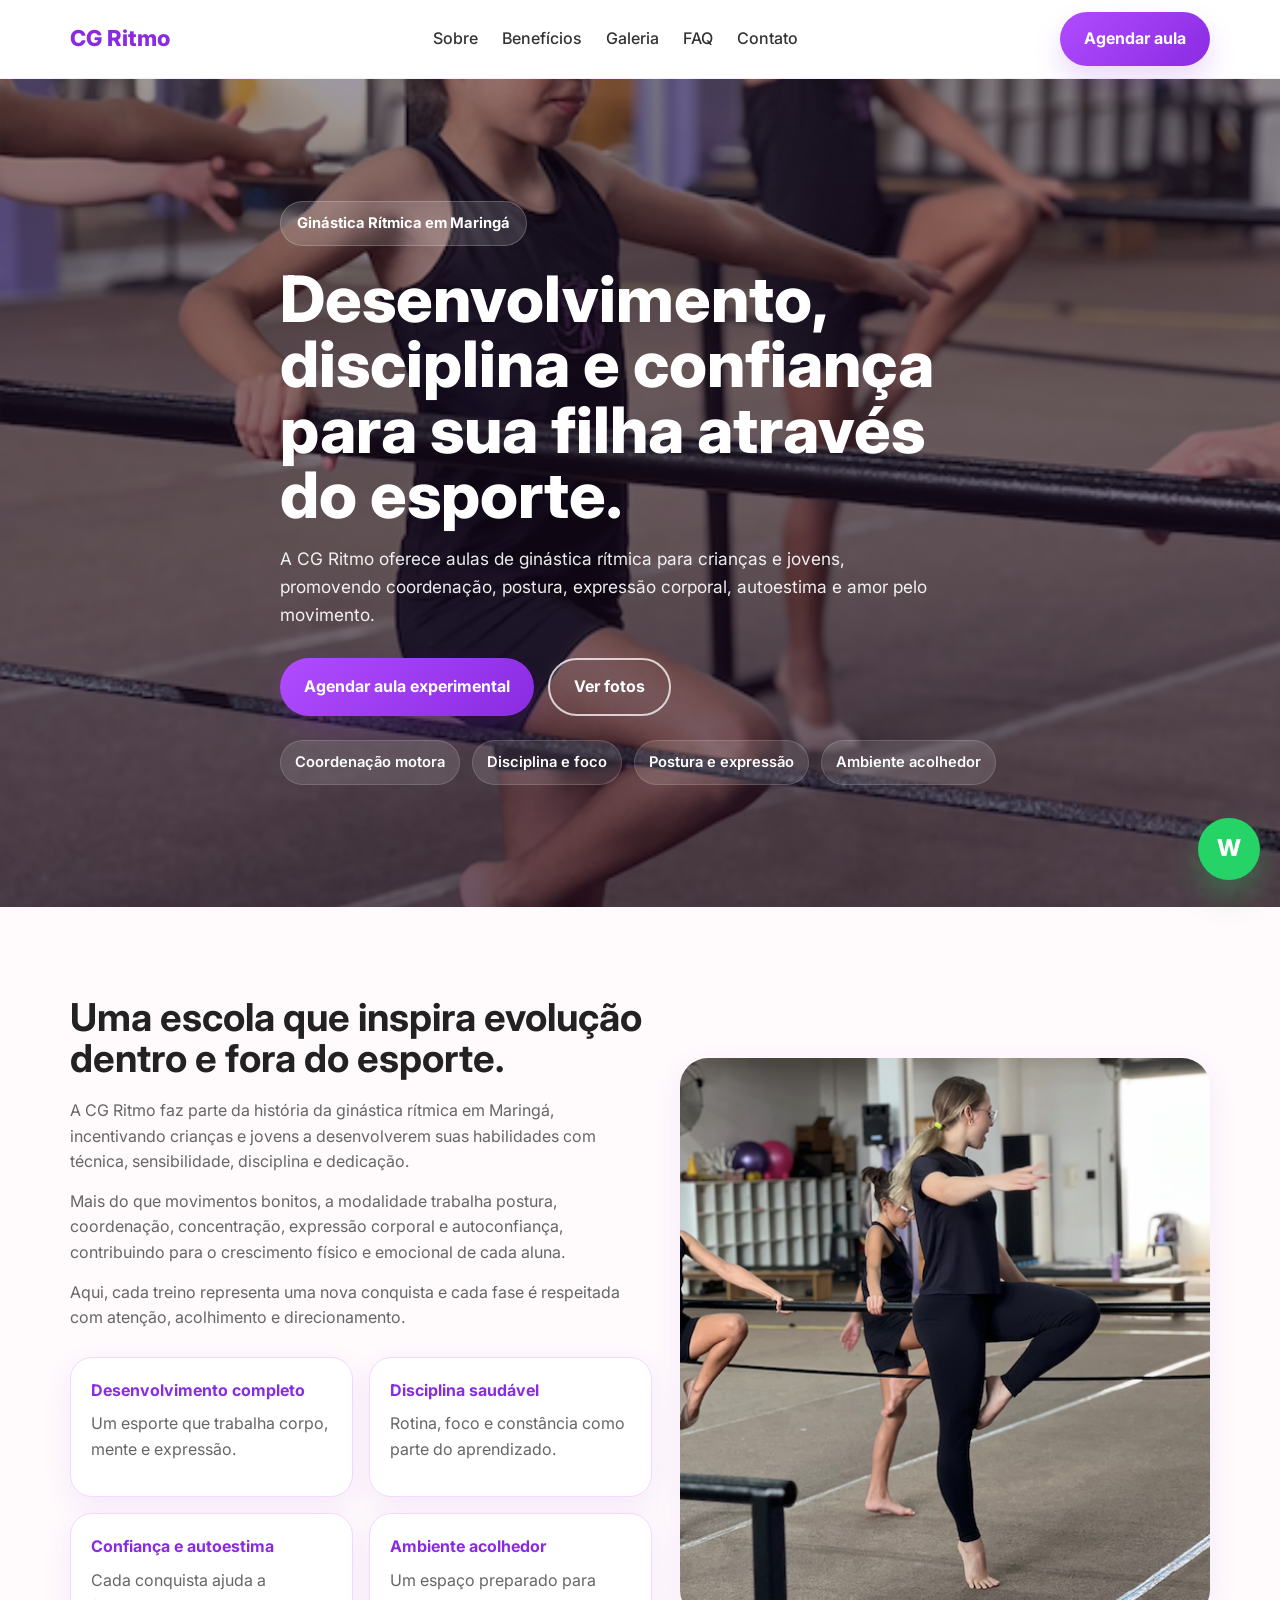
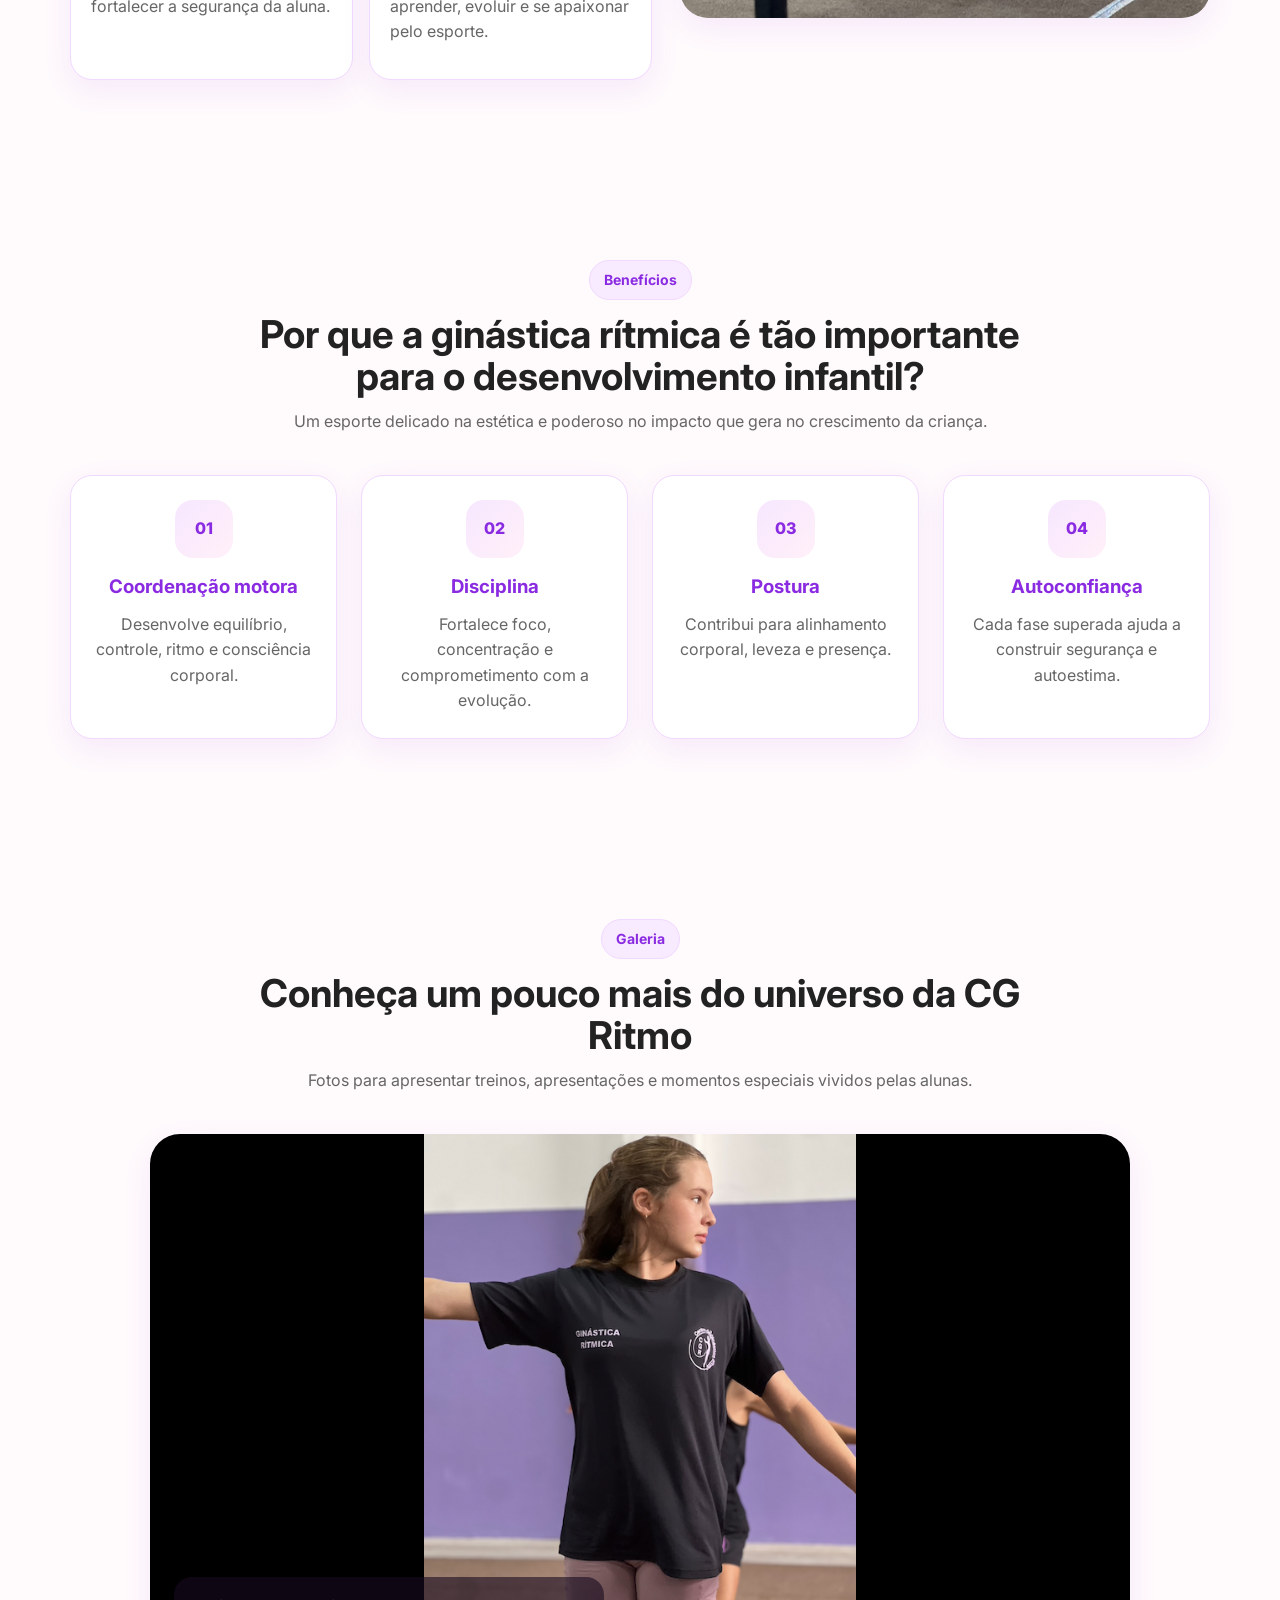
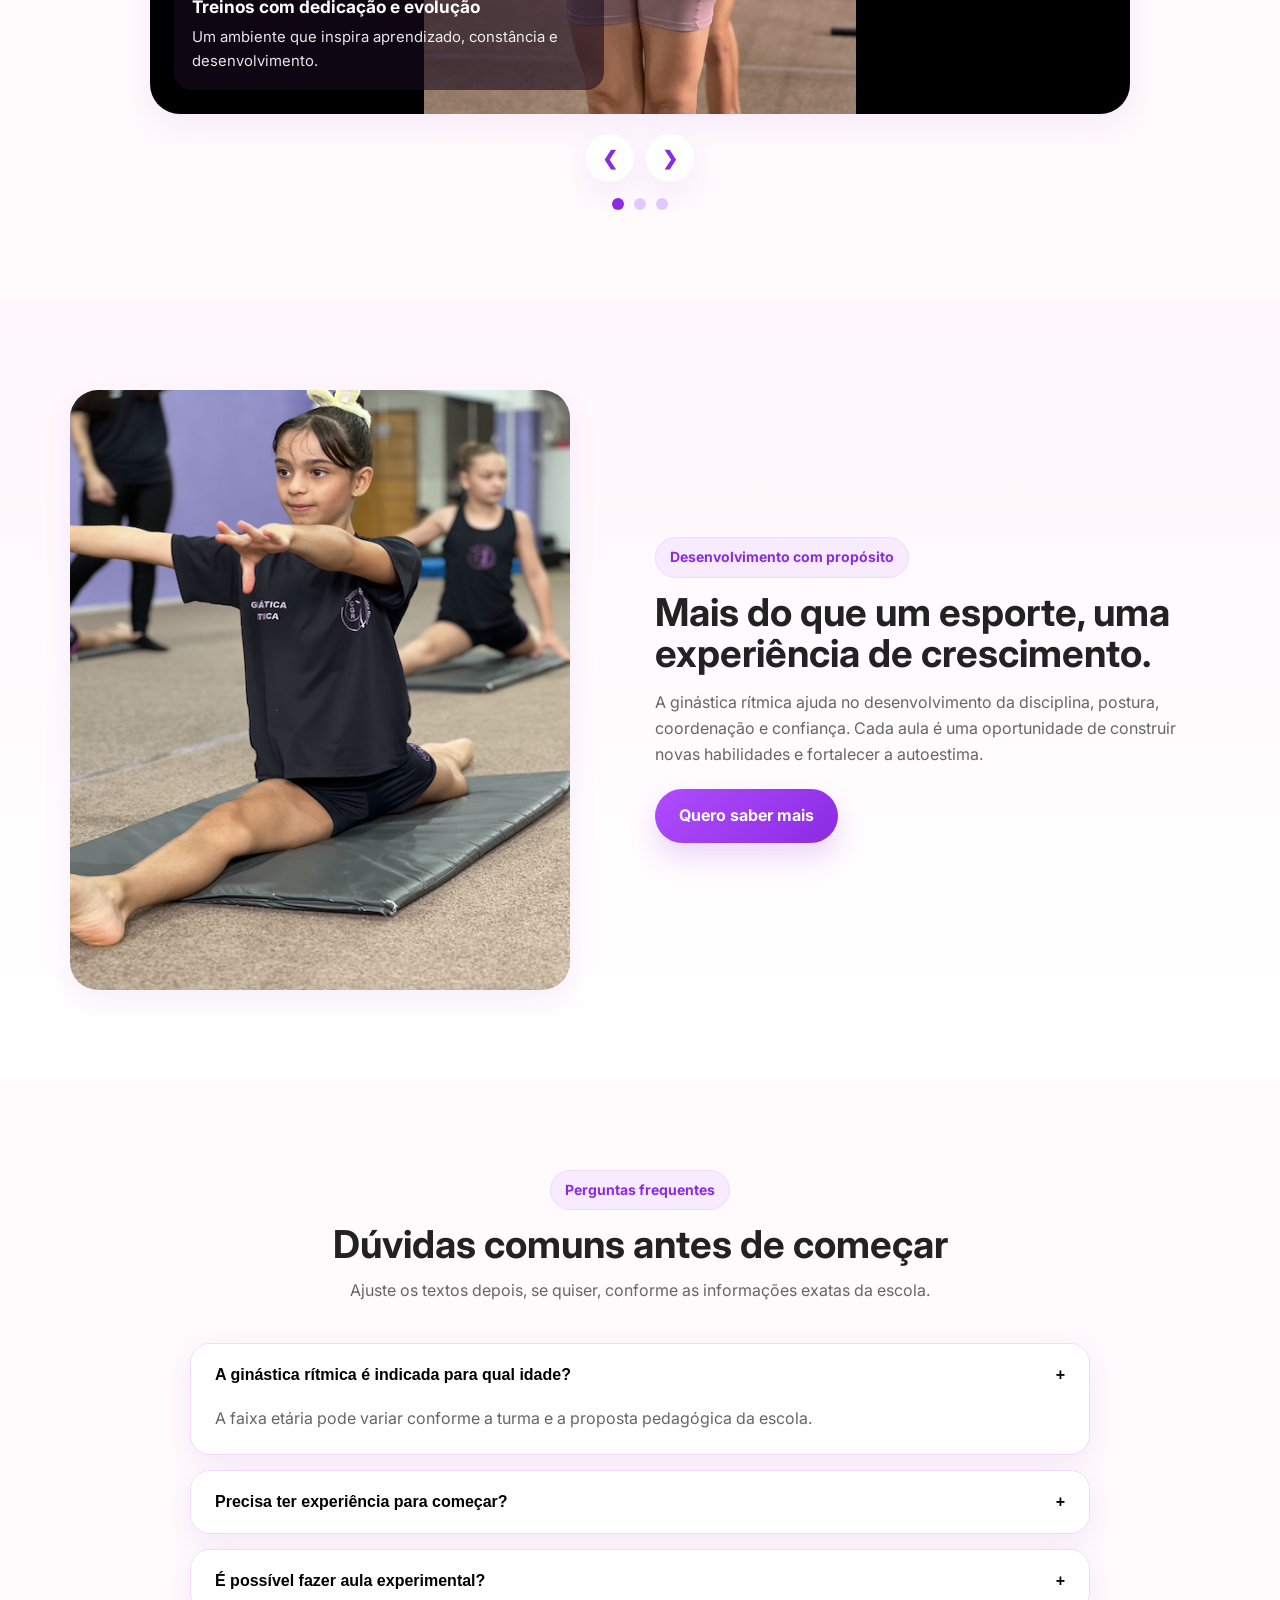
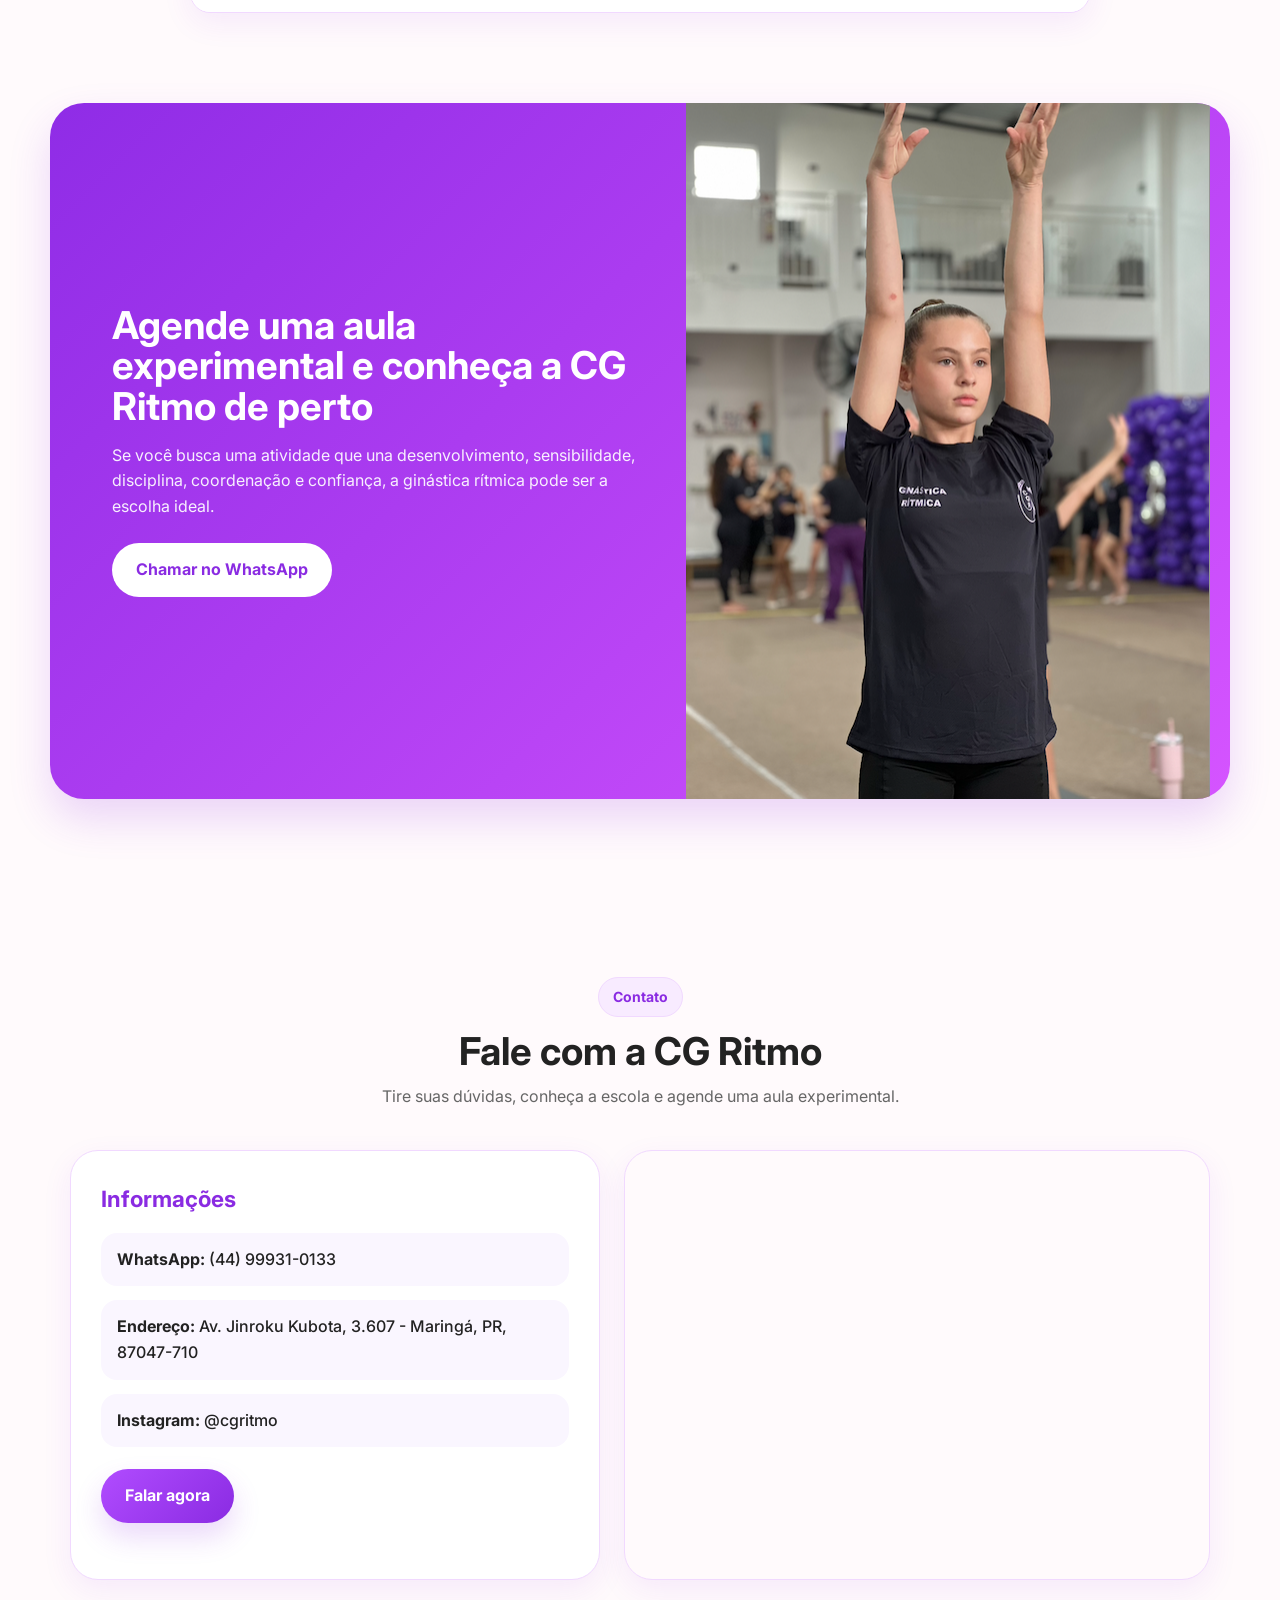
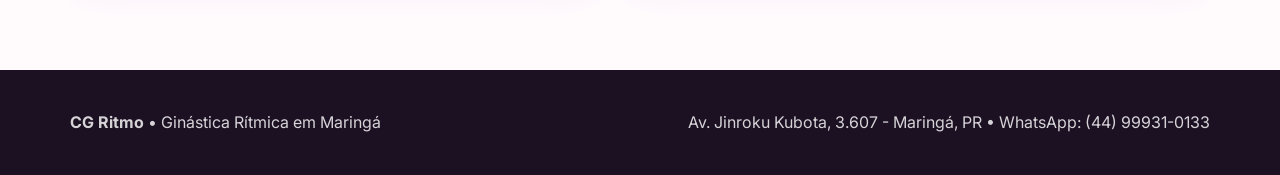
==== commit 189ac4a9: "Add files via upload" ====
--- a/index.html
+++ b/index.html
@@ -8,911 +8,13 @@
     name="description"
     content="Aulas de ginástica rítmica em Maringá. Desenvolvimento, disciplina, coordenação, postura e confiança para crianças e jovens."
   />
-
   <link rel="preconnect" href="https://fonts.googleapis.com" />
   <link rel="preconnect" href="https://fonts.gstatic.com" crossorigin />
   <link
     href="https://fonts.googleapis.com/css2?family=Inter:wght@300;400;500;600;700;800&display=swap"
     rel="stylesheet"
   />
-
-  <style>
-    * {
-      margin: 0;
-      padding: 0;
-      box-sizing: border-box;
-    }
-
-    :root {
-      --primary: #b84cff;
-      --primary-dark: #8f2ce6;
-      --primary-soft: #f8ebff;
-      --secondary: #fff5fc;
-      --text: #222;
-      --text-light: #666;
-      --white: #fff;
-      --border: #efd9ff;
-      --shadow: 0 14px 32px rgba(143, 44, 230, 0.10);
-      --radius-xl: 28px;
-      --radius-lg: 22px;
-      --radius-md: 18px;
-      --container: 1180px;
-    }
-
-    html {
-      scroll-behavior: smooth;
-    }
-
-    body {
-      font-family: "Inter", sans-serif;
-      background: linear-gradient(180deg, #fffafc 0%, #ffffff 100%);
-      color: var(--text);
-      line-height: 1.6;
-      overflow-x: hidden;
-    }
-
-    img {
-      max-width: 100%;
-      display: block;
-    }
-
-    a {
-      text-decoration: none;
-      color: inherit;
-    }
-
-    ul {
-      list-style: none;
-    }
-
-    .container {
-      width: 100%;
-      max-width: var(--container);
-      margin: 0 auto;
-      padding: 0 20px;
-    }
-
-    .section {
-      padding: 88px 0;
-    }
-
-    .section-header {
-      max-width: 760px;
-      margin: 0 auto 42px;
-      text-align: center;
-    }
-
-    .section-header span {
-      display: inline-block;
-      padding: 8px 14px;
-      border-radius: 999px;
-      background: var(--primary-soft);
-      color: var(--primary-dark);
-      border: 1px solid var(--border);
-      font-size: 0.9rem;
-      font-weight: 700;
-      margin-bottom: 14px;
-    }
-
-    .section-header h2 {
-      font-size: clamp(1.9rem, 3vw, 3rem);
-      line-height: 1.08;
-      margin-bottom: 12px;
-      letter-spacing: -0.03em;
-    }
-
-    .section-header p {
-      color: var(--text-light);
-      font-size: 1.02rem;
-    }
-
-    .btn {
-      display: inline-flex;
-      align-items: center;
-      justify-content: center;
-      gap: 10px;
-      padding: 14px 24px;
-      border-radius: 999px;
-      background: linear-gradient(135deg, var(--primary), var(--primary-dark));
-      color: var(--white);
-      font-weight: 700;
-      border: none;
-      cursor: pointer;
-      transition: 0.25s ease;
-      box-shadow: 0 14px 28px rgba(143, 44, 230, 0.18);
-    }
-
-    .btn:hover {
-      transform: translateY(-2px);
-    }
-
-    .btn-outline {
-      background: transparent;
-      color: var(--primary-dark);
-      border: 2px solid var(--primary);
-      box-shadow: none;
-    }
-
-    .btn-outline:hover {
-      background: var(--primary);
-      color: var(--white);
-    }
-
-    header {
-      position: sticky;
-      top: 0;
-      z-index: 1000;
-      background: rgba(255, 255, 255, 0.92);
-      backdrop-filter: blur(12px);
-      border-bottom: 1px solid rgba(184, 76, 255, 0.08);
-    }
-
-    .header-wrap {
-      min-height: 78px;
-      display: flex;
-      align-items: center;
-      justify-content: space-between;
-      gap: 20px;
-    }
-
-    .logo {
-      font-size: 1.55rem;
-      font-weight: 800;
-      color: var(--primary-dark);
-      letter-spacing: -0.03em;
-      white-space: nowrap;
-    }
-
-    .desktop-nav {
-      display: flex;
-      align-items: center;
-      gap: 22px;
-    }
-
-    .desktop-nav a {
-      font-size: 0.96rem;
-      font-weight: 500;
-      color: var(--text);
-      transition: 0.2s ease;
-    }
-
-    .desktop-nav a:hover {
-      color: var(--primary-dark);
-    }
-
-    .header-actions {
-      display: flex;
-      align-items: center;
-      gap: 14px;
-    }
-
-    .menu-toggle {
-      display: none;
-      width: 48px;
-      height: 48px;
-      border: 1px solid var(--border);
-      border-radius: 14px;
-      background: var(--white);
-      cursor: pointer;
-      align-items: center;
-      justify-content: center;
-      flex-direction: column;
-      gap: 5px;
-    }
-
-    .menu-toggle span {
-      width: 20px;
-      height: 2px;
-      background: var(--primary-dark);
-      border-radius: 10px;
-    }
-
-    .mobile-menu {
-      display: none;
-      border-top: 1px solid rgba(184, 76, 255, 0.08);
-      background: #fff;
-    }
-
-    .mobile-menu.open {
-      display: block;
-    }
-
-    .mobile-menu nav {
-      display: flex;
-      flex-direction: column;
-      padding: 14px 20px 20px;
-      gap: 12px;
-    }
-
-    .mobile-menu a {
-      padding: 12px 14px;
-      border-radius: 14px;
-      background: #faf5ff;
-      font-weight: 600;
-      color: var(--primary-dark);
-    }
-
-    .hero {
-      min-height: 92vh;
-      display: flex;
-      align-items: center;
-      position: relative;
-      overflow: hidden;
-      background:
-        linear-gradient(rgba(26, 10, 33, 0.42), rgba(26, 10, 33, 0.58)),
-        url('img/banner-cg-ritmo.jpg') center/cover no-repeat;
-    }
-
-    .hero::after {
-      content: "";
-      position: absolute;
-      inset: 0;
-      background: linear-gradient(90deg, rgba(184, 76, 255, 0.12), transparent);
-    }
-
-    .hero-content {
-      position: relative;
-      z-index: 2;
-      max-width: 760px;
-      color: #fff;
-      padding: 90px 0;
-    }
-
-    .hero-badge {
-      display: inline-block;
-      margin-bottom: 20px;
-      padding: 10px 16px;
-      border-radius: 999px;
-      background: rgba(255, 255, 255, 0.14);
-      border: 1px solid rgba(255, 255, 255, 0.20);
-      backdrop-filter: blur(8px);
-      font-size: 0.92rem;
-      font-weight: 700;
-    }
-
-    .hero h1 {
-      font-size: clamp(2.3rem, 5vw, 4.6rem);
-      line-height: 1.02;
-      letter-spacing: -0.045em;
-      margin-bottom: 18px;
-      font-weight: 800;
-    }
-
-    .hero p {
-      font-size: 1.08rem;
-      color: rgba(255, 255, 255, 0.92);
-      max-width: 650px;
-      margin-bottom: 30px;
-    }
-
-    .hero-actions {
-      display: flex;
-      flex-wrap: wrap;
-      gap: 14px;
-      margin-bottom: 24px;
-    }
-
-    .hero-actions .btn-outline {
-      color: #fff;
-      border-color: rgba(255,255,255,0.65);
-    }
-
-    .hero-actions .btn-outline:hover {
-      background: #fff;
-      color: var(--primary-dark);
-    }
-
-    .hero-points {
-      display: flex;
-      flex-wrap: wrap;
-      gap: 12px;
-    }
-
-    .hero-points li {
-      background: rgba(255,255,255,0.12);
-      border: 1px solid rgba(255,255,255,0.14);
-      border-radius: 999px;
-      padding: 10px 14px;
-      font-size: 0.92rem;
-      font-weight: 600;
-      backdrop-filter: blur(8px);
-    }
-
-    .about-grid {
-      display: grid;
-      grid-template-columns: 1.1fr 1fr;
-      align-items: center;
-      gap: 28px;
-    }
-
-    .about-text h2 {
-      font-size: clamp(1.9rem, 3vw, 3rem);
-      line-height: 1.08;
-      letter-spacing: -0.03em;
-      margin-bottom: 18px;
-    }
-
-    .about-text p {
-      color: var(--text-light);
-      margin-bottom: 14px;
-      font-size: 1rem;
-    }
-
-    .about-list {
-      display: grid;
-      grid-template-columns: repeat(2, 1fr);
-      gap: 16px;
-      margin-top: 26px;
-    }
-
-    .about-item {
-      background: #fff;
-      border: 1px solid var(--border);
-      border-radius: var(--radius-lg);
-      padding: 20px;
-      box-shadow: var(--shadow);
-    }
-
-    .about-item strong {
-      display: block;
-      color: var(--primary-dark);
-      margin-bottom: 8px;
-      font-size: 1rem;
-    }
-
-    .about-item p {
-      margin: 0;
-      font-size: 0.95rem;
-    }
-
-    .about-image img {
-      width: 100%;
-      height: 560px;
-      object-fit: cover;
-      border-radius: var(--radius-xl);
-      box-shadow: var(--shadow);
-    }
-
-    .modalidades-grid,
-    .benefits-grid,
-    .steps-grid,
-    .testimonials-grid,
-    .faq-grid,
-    .contact-grid,
-    .stats-grid {
-      display: grid;
-      gap: 24px;
-    }
-
-    .modalidades-grid {
-      grid-template-columns: repeat(3, 1fr);
-    }
-
-    .card {
-      background: #fff;
-      border: 1px solid var(--border);
-      border-radius: var(--radius-lg);
-      overflow: hidden;
-      box-shadow: var(--shadow);
-    }
-
-    .card img {
-      width: 100%;
-      height: 240px;
-      object-fit: cover;
-    }
-
-    .card-body {
-      padding: 22px;
-    }
-
-    .card-body h3 {
-      font-size: 1.15rem;
-      margin-bottom: 10px;
-      color: var(--primary-dark);
-    }
-
-    .card-body p {
-      color: var(--text-light);
-      font-size: 0.97rem;
-    }
-
-    .stats-wrap {
-      background: linear-gradient(135deg, #fff7fd, #faf0ff);
-      border: 1px solid var(--border);
-      border-radius: 30px;
-      padding: 34px;
-      box-shadow: var(--shadow);
-    }
-
-    .stats-grid {
-      grid-template-columns: repeat(4, 1fr);
-    }
-
-    .stat {
-      text-align: center;
-    }
-
-    .stat strong {
-      display: block;
-      font-size: 2rem;
-      color: var(--primary-dark);
-      line-height: 1;
-      margin-bottom: 8px;
-    }
-
-    .stat span {
-      color: var(--text-light);
-      font-weight: 500;
-      font-size: 0.96rem;
-    }
-
-    .benefits-grid {
-      grid-template-columns: repeat(4, 1fr);
-    }
-
-    .benefit-card {
-      background: #fff;
-      border: 1px solid var(--border);
-      border-radius: var(--radius-lg);
-      padding: 24px;
-      text-align: center;
-      box-shadow: var(--shadow);
-    }
-
-    .benefit-icon {
-      width: 58px;
-      height: 58px;
-      border-radius: 18px;
-      background: linear-gradient(135deg, #f7e7ff, #fff0f9);
-      color: var(--primary-dark);
-      display: flex;
-      align-items: center;
-      justify-content: center;
-      font-weight: 800;
-      margin: 0 auto 14px;
-      font-size: 1.2rem;
-    }
-
-    .benefit-card h3 {
-      margin-bottom: 10px;
-      font-size: 1.08rem;
-      color: var(--primary-dark);
-    }
-
-    .benefit-card p {
-      color: var(--text-light);
-      font-size: 0.96rem;
-    }
-
-    .gallery-section {
-      background: linear-gradient(180deg, #fff6fb 0%, #ffffff 100%);
-    }
-
-    .slider-wrapper {
-      max-width: 980px;
-      margin: 0 auto;
-    }
-
-    .slider {
-      overflow: hidden;
-      border-radius: 30px;
-      box-shadow: var(--shadow);
-      background: #fff;
-    }
-
-    .slides {
-      display: flex;
-      transition: transform 0.5s ease;
-    }
-
-    .slide {
-      min-width: 100%;
-      position: relative;
-    }
-
-    .slide img {
-      width: 100%;
-      height: 580px;
-      object-fit: cover;
-    }
-
-    .slide-caption {
-      position: absolute;
-      left: 24px;
-      bottom: 24px;
-      background: rgba(24, 10, 31, 0.60);
-      color: #fff;
-      padding: 16px 18px;
-      border-radius: 18px;
-      max-width: 430px;
-      backdrop-filter: blur(8px);
-    }
-
-    .slide-caption h3 {
-      font-size: 1.08rem;
-      margin-bottom: 6px;
-    }
-
-    .slide-caption p {
-      font-size: 0.93rem;
-      color: rgba(255,255,255,0.90);
-    }
-
-    .slider-controls {
-      display: flex;
-      justify-content: center;
-      gap: 12px;
-      margin-top: 20px;
-    }
-
-    .slider-btn {
-      width: 48px;
-      height: 48px;
-      border: none;
-      border-radius: 50%;
-      background: #fff;
-      color: var(--primary-dark);
-      box-shadow: var(--shadow);
-      font-size: 1.2rem;
-      font-weight: 800;
-      cursor: pointer;
-    }
-
-    .slider-dots {
-      display: flex;
-      justify-content: center;
-      gap: 10px;
-      margin-top: 16px;
-    }
-
-    .dot {
-      width: 12px;
-      height: 12px;
-      border-radius: 50%;
-      background: #e3c8ff;
-      cursor: pointer;
-      transition: 0.2s ease;
-    }
-
-    .dot.active {
-      background: var(--primary-dark);
-      transform: scale(1.08);
-    }
-
-    .steps-grid {
-      grid-template-columns: repeat(3, 1fr);
-    }
-
-    .step-card {
-      background: #fff;
-      border: 1px solid var(--border);
-      border-radius: var(--radius-lg);
-      padding: 26px;
-      box-shadow: var(--shadow);
-    }
-
-    .step-number {
-      width: 46px;
-      height: 46px;
-      border-radius: 50%;
-      background: linear-gradient(135deg, var(--primary), var(--primary-dark));
-      color: #fff;
-      display: flex;
-      align-items: center;
-      justify-content: center;
-      font-weight: 800;
-      margin-bottom: 14px;
-    }
-
-    .step-card h3 {
-      margin-bottom: 10px;
-      color: var(--primary-dark);
-      font-size: 1.08rem;
-    }
-
-    .step-card p {
-      color: var(--text-light);
-      font-size: 0.96rem;
-    }
-
-    .testimonials-grid {
-      grid-template-columns: repeat(3, 1fr);
-    }
-
-    .testimonial {
-      background: #fff;
-      border: 1px solid var(--border);
-      border-radius: var(--radius-lg);
-      padding: 26px;
-      box-shadow: var(--shadow);
-    }
-
-    .testimonial p {
-      color: var(--text-light);
-      font-size: 0.97rem;
-      margin-bottom: 18px;
-    }
-
-    .testimonial strong {
-      display: block;
-      color: var(--primary-dark);
-      font-size: 1rem;
-      margin-bottom: 4px;
-    }
-
-    .testimonial span {
-      color: #888;
-      font-size: 0.92rem;
-    }
-
-    .faq-grid {
-      max-width: 900px;
-      margin: 0 auto;
-      grid-template-columns: 1fr;
-    }
-
-    .faq-item {
-      background: #fff;
-      border: 1px solid var(--border);
-      border-radius: 20px;
-      overflow: hidden;
-      box-shadow: var(--shadow);
-    }
-
-    .faq-question {
-      width: 100%;
-      background: #fff;
-      border: none;
-      text-align: left;
-      padding: 22px 24px;
-      font-size: 1rem;
-      font-weight: 700;
-      color: var(--text);
-      cursor: pointer;
-      display: flex;
-      justify-content: space-between;
-      align-items: center;
-      gap: 16px;
-    }
-
-    .faq-question span:last-child {
-      color: var(--primary-dark);
-      font-size: 1.2rem;
-      font-weight: 800;
-    }
-
-    .faq-answer {
-      display: none;
-      padding: 0 24px 22px;
-      color: var(--text-light);
-      font-size: 0.97rem;
-    }
-
-    .faq-item.active .faq-answer {
-      display: block;
-    }
-
-    .final-cta {
-      margin: 0 20px 88px;
-      border-radius: 34px;
-      overflow: hidden;
-      background: linear-gradient(135deg, #8f2ce6, #d554ff);
-      color: #fff;
-      box-shadow: 0 20px 42px rgba(143, 44, 230, 0.18);
-    }
-
-    .final-cta-grid {
-      display: grid;
-      grid-template-columns: 1.08fr 0.92fr;
-      align-items: center;
-      gap: 0;
-    }
-
-    .final-cta-content {
-      padding: 58px 42px;
-    }
-
-    .final-cta-content h2 {
-      font-size: clamp(2rem, 3vw, 3.1rem);
-      line-height: 1.06;
-      margin-bottom: 16px;
-      letter-spacing: -0.03em;
-    }
-
-    .final-cta-content p {
-      color: rgba(255,255,255,0.92);
-      margin-bottom: 24px;
-      max-width: 560px;
-    }
-
-    .final-cta-content .btn {
-      background: #fff;
-      color: var(--primary-dark);
-      box-shadow: none;
-    }
-
-    .final-cta-image img {
-      width: 100%;
-      height: 100%;
-      min-height: 430px;
-      object-fit: cover;
-    }
-
-    .contact-grid {
-      grid-template-columns: 0.95fr 1.05fr;
-      align-items: stretch;
-    }
-
-    .contact-card {
-      background: #fff;
-      border: 1px solid var(--border);
-      border-radius: 28px;
-      padding: 30px;
-      box-shadow: var(--shadow);
-    }
-
-    .contact-card h3 {
-      font-size: 1.4rem;
-      margin-bottom: 16px;
-      color: var(--primary-dark);
-    }
-
-    .contact-list {
-      display: grid;
-      gap: 14px;
-      margin-bottom: 22px;
-    }
-
-    .contact-list li {
-      padding: 14px 16px;
-      background: #faf6ff;
-      border-radius: 16px;
-      color: var(--text);
-      font-weight: 500;
-    }
-
-    .map-wrap {
-      border-radius: 28px;
-      overflow: hidden;
-      min-height: 100%;
-      box-shadow: var(--shadow);
-      border: 1px solid var(--border);
-    }
-
-    .map-wrap iframe {
-      width: 100%;
-      height: 100%;
-      min-height: 420px;
-      border: 0;
-    }
-
-    footer {
-      background: #1c1023;
-      color: rgba(255,255,255,0.82);
-      padding: 40px 0;
-    }
-
-    .footer-wrap {
-      display: flex;
-      align-items: center;
-      justify-content: space-between;
-      gap: 18px;
-      flex-wrap: wrap;
-    }
-
-    .footer-wrap p {
-      font-size: 0.95rem;
-    }
-
-    .whatsapp-float {
-      position: fixed;
-      right: 20px;
-      bottom: 20px;
-      width: 62px;
-      height: 62px;
-      border-radius: 50%;
-      background: #25d366;
-      color: #fff;
-      display: flex;
-      align-items: center;
-      justify-content: center;
-      font-weight: 800;
-      font-size: 1.45rem;
-      box-shadow: 0 16px 30px rgba(37, 211, 102, 0.28);
-      z-index: 1200;
-    }
-
-    @media (max-width: 1100px) {
-      .about-grid,
-      .contact-grid,
-      .final-cta-grid,
-      .benefits-grid,
-      .modalidades-grid,
-      .steps-grid,
-      .testimonials-grid,
-      .stats-grid {
-        grid-template-columns: 1fr 1fr;
-      }
-    }
-
-    @media (max-width: 900px) {
-      .desktop-nav,
-      .header-actions .btn {
-        display: none;
-      }
-
-      .menu-toggle {
-        display: inline-flex;
-      }
-
-      .about-grid,
-      .contact-grid,
-      .final-cta-grid,
-      .benefits-grid,
-      .modalidades-grid,
-      .steps-grid,
-      .testimonials-grid,
-      .stats-grid,
-      .about-list {
-        grid-template-columns: 1fr;
-      }
-
-      .hero {
-        min-height: auto;
-      }
-
-      .hero-content {
-        padding: 90px 0 80px;
-      }
-
-      .about-image img,
-      .slide img,
-      .final-cta-image img {
-        height: auto;
-        min-height: unset;
-      }
-
-      .final-cta-content {
-        padding: 42px 22px;
-      }
-
-      .final-cta {
-        margin: 0 14px 74px;
-      }
-    }
-
-    @media (max-width: 600px) {
-      .section {
-        padding: 72px 0;
-      }
-
-      .hero-actions,
-      .hero-points {
-        gap: 10px;
-      }
-
-      .hero-points li {
-        width: 100%;
-      }
-
-      .slide-caption {
-        left: 14px;
-        right: 14px;
-        bottom: 14px;
-        max-width: unset;
-      }
-
-      .contact-card {
-        padding: 24px;
-      }
-
-      .footer-wrap {
-        flex-direction: column;
-        align-items: flex-start;
-      }
-    }
-  </style>
+  <link rel="stylesheet" href="style.css" />
 </head>
 <body>
 
@@ -922,7 +24,6 @@
 
       <nav class="desktop-nav">
         <a href="#sobre">Sobre</a>
-        <a href="#modalidades">Modalidades</a>
         <a href="#beneficios">Benefícios</a>
         <a href="#galeria">Galeria</a>
         <a href="#faq">FAQ</a>
@@ -932,7 +33,7 @@
       <div class="header-actions">
         <a
           class="btn"
-          href="https://wa.me/5544999310133?text=Ol%C3%A1%2C%20quero%20conhecer%20as%20aulas%20da%20CG%20Ritmo."
+          href="https://wa.me/5544999310133?text=Olá,%20quero%20conhecer%20as%20aulas%20da%20CG%20Ritmo."
           target="_blank"
         >
           Agendar aula
@@ -949,13 +50,12 @@
     <div class="mobile-menu" id="mobileMenu">
       <nav>
         <a href="#sobre">Sobre</a>
-        <a href="#modalidades">Modalidades</a>
         <a href="#beneficios">Benefícios</a>
         <a href="#galeria">Galeria</a>
         <a href="#faq">FAQ</a>
         <a href="#contato">Contato</a>
         <a
-          href="https://wa.me/5544999310133?text=Ol%C3%A1%2C%20quero%20agendar%20uma%20aula%20experimental%20na%20CG%20Ritmo."
+          href="https://wa.me/5544999310133?text=Olá,%20quero%20agendar%20uma%20aula%20experimental%20na%20CG%20Ritmo."
           target="_blank"
         >
           Falar no WhatsApp
@@ -966,40 +66,46 @@
 
   <main>
     <section class="hero">
-      <div class="container">
-        <div class="hero-content">
-          <div class="hero-badge">Ginástica Rítmica em Maringá</div>
-
-          <h1>
-            Desenvolvimento, disciplina e confiança para sua filha através do esporte.
-          </h1>
-
-          <p>
-            A CG Ritmo oferece aulas de ginástica rítmica para crianças e jovens,
-            promovendo coordenação, postura, expressão corporal, autoestima e amor pelo movimento.
-          </p>
-
-          <div class="hero-actions">
-            <a
-              class="btn"
-              href="https://wa.me/5544999310133?text=Ol%C3%A1%2C%20quero%20agendar%20uma%20aula%20experimental%20na%20CG%20Ritmo."
-              target="_blank"
-            >
-              Agendar aula experimental
-            </a>
-
-            <a class="btn btn-outline" href="#galeria">
-              Ver fotos
-            </a>
-          </div>
-
-          <ul class="hero-points">
-            <li>Coordenação motora</li>
-            <li>Disciplina e foco</li>
-            <li>Postura e expressão</li>
-            <li>Ambiente acolhedor</li>
-          </ul>
-        </div>
+      <img
+        class="hero-bg"
+        src="banner-cg-ritmo.png"
+        alt="Banner da CG Ritmo"
+      />
+
+      <div class="hero-overlay"></div>
+
+      <div class="container hero-content">
+        <div class="hero-badge">Ginástica Rítmica em Maringá</div>
+
+        <h1>
+          Desenvolvimento, disciplina e confiança para sua filha através do esporte.
+        </h1>
+
+        <p>
+          A CG Ritmo oferece aulas de ginástica rítmica para crianças e jovens,
+          promovendo coordenação, postura, expressão corporal, autoestima e amor pelo movimento.
+        </p>
+
+        <div class="hero-actions">
+          <a
+            class="btn"
+            href="https://wa.me/5544999310133?text=Olá,%20quero%20agendar%20uma%20aula%20experimental%20na%20CG%20Ritmo."
+            target="_blank"
+          >
+            Agendar aula experimental
+          </a>
+
+          <a class="btn btn-outline" href="#galeria">
+            Ver fotos
+          </a>
+        </div>
+
+        <ul class="hero-points">
+          <li>Coordenação motora</li>
+          <li>Disciplina e foco</li>
+          <li>Postura e expressão</li>
+          <li>Ambiente acolhedor</li>
+        </ul>
       </div>
     </section>
 
@@ -1050,83 +156,7 @@
           </div>
 
           <div class="about-image">
-            <img src="img/sobre-cg-ritmo.png" alt="Aluna treinando ginástica rítmica na CG Ritmo" />
-          </div>
-        </div>
-      </div>
-    </section>
-
-    <section class="section" id="modalidades">
-      <div class="container">
-        <div class="section-header">
-          <span>Modalidades e vivências</span>
-          <h2>Uma experiência pensada para aprender, evoluir e se encantar.</h2>
-          <p>
-            A prática da ginástica rítmica pode envolver diferentes fases, vivências e estímulos,
-            sempre com foco no desenvolvimento das alunas.
-          </p>
-        </div>
-
-        <div class="modalidades-grid">
-          <article class="card">
-            <img src="img/modalidade-01.png" alt="Iniciação na ginástica rítmica" />
-            <div class="card-body">
-              <h3>Iniciação esportiva</h3>
-              <p>
-                Primeiros contatos com o universo da ginástica rítmica, desenvolvendo base motora,
-                ritmo, flexibilidade, postura e coordenação.
-              </p>
-            </div>
-          </article>
-
-          <article class="card">
-            <img src="img/modalidade-02.png" alt="Treinamento técnico de ginástica rítmica" />
-            <div class="card-body">
-              <h3>Treinamento técnico</h3>
-              <p>
-                Aprendizado progressivo com elementos corporais, aparelhos e movimentos que
-                fortalecem a evolução esportiva das alunas.
-              </p>
-            </div>
-          </article>
-
-          <article class="card">
-            <img src="img/modalidade-03.png" alt="Apresentações de ginástica rítmica" />
-            <div class="card-body">
-              <h3>Apresentações e vivências</h3>
-              <p>
-                Um espaço para expressão, sensibilidade e construção de confiança por meio
-                de coreografias, apresentações e experiências marcantes.
-              </p>
-            </div>
-          </article>
-        </div>
-      </div>
-    </section>
-
-    <section class="section">
-      <div class="container">
-        <div class="stats-wrap">
-          <div class="stats-grid">
-            <div class="stat">
-              <strong>+30</strong>
-              <span>Anos de história no esporte</span>
-            </div>
-
-            <div class="stat">
-              <strong>100%</strong>
-              <span>Foco no desenvolvimento das alunas</span>
-            </div>
-
-            <div class="stat">
-              <strong>Maringá</strong>
-              <span>Atendimento local e próximo</span>
-            </div>
-
-            <div class="stat">
-              <strong>WhatsApp</strong>
-              <span>(44) 99931-0133</span>
-            </div>
+            <img src="sobre-cg-ritmo.png" alt="Aluna treinando na CG Ritmo" />
           </div>
         </div>
       </div>
@@ -1170,7 +200,7 @@
       </div>
     </section>
 
-    <section class="section gallery-section" id="galeria">
+    <section class="section" id="galeria">
       <div class="container">
         <div class="section-header">
           <span>Galeria</span>
@@ -1184,7 +214,7 @@
           <div class="slider">
             <div class="slides" id="slides">
               <div class="slide">
-                <img src="img/slide-01.png" alt="Treino de ginástica rítmica na CG Ritmo" />
+                <img src="slide-01.png" alt="Treino de ginástica rítmica" />
                 <div class="slide-caption">
                   <h3>Treinos com dedicação e evolução</h3>
                   <p>Um ambiente que inspira aprendizado, constância e desenvolvimento.</p>
@@ -1192,7 +222,7 @@
               </div>
 
               <div class="slide">
-                <img src="img/slide-02.png" alt="Apresentação de ginástica rítmica" />
+                <img src="slide-02.png" alt="Apresentação de ginástica rítmica" />
                 <div class="slide-caption">
                   <h3>Expressão, técnica e sensibilidade</h3>
                   <p>Um esporte que combina beleza, disciplina e confiança em cada movimento.</p>
@@ -1200,7 +230,7 @@
               </div>
 
               <div class="slide">
-                <img src="img/slide-03.png" alt="Alunas praticando ginástica rítmica" />
+                <img src="slide-03.png" alt="Alunas em atividade" />
                 <div class="slide-caption">
                   <h3>Conquistas que marcam a trajetória</h3>
                   <p>Cada aula é uma oportunidade de crescer dentro e fora do esporte.</p>
@@ -1219,84 +249,27 @@
       </div>
     </section>
 
-    <section class="section">
-      <div class="container">
-        <div class="section-header">
-          <span>Como funciona</span>
-          <h2>Começar pode ser mais simples do que parece</h2>
+    <section class="section aluna-section">
+      <div class="container aluna-grid">
+        <div class="aluna-image">
+          <img src="aluna.png" alt="Aluna da CG Ritmo" />
+        </div>
+
+        <div class="aluna-text">
+          <span class="mini-badge">Desenvolvimento com propósito</span>
+          <h2>Mais do que um esporte, uma experiência de crescimento.</h2>
           <p>
-            A ideia é tornar o primeiro contato com a modalidade leve, seguro e acolhedor.
+            A ginástica rítmica ajuda no desenvolvimento da disciplina, postura,
+            coordenação e confiança. Cada aula é uma oportunidade de construir novas habilidades
+            e fortalecer a autoestima.
           </p>
-        </div>
-
-        <div class="steps-grid">
-          <div class="step-card">
-            <div class="step-number">1</div>
-            <h3>Entre em contato</h3>
-            <p>
-              Fale com a equipe para tirar dúvidas, conhecer melhor a escola e entender
-              a proposta das aulas.
-            </p>
-          </div>
-
-          <div class="step-card">
-            <div class="step-number">2</div>
-            <h3>Conheça a rotina</h3>
-            <p>
-              Veja como funciona o ambiente, a metodologia e os benefícios da ginástica
-              rítmica para sua filha.
-            </p>
-          </div>
-
-          <div class="step-card">
-            <div class="step-number">3</div>
-            <h3>Agende uma aula experimental</h3>
-            <p>
-              Um primeiro passo importante para apresentar a modalidade e iniciar essa
-              experiência com segurança.
-            </p>
-          </div>
-        </div>
-      </div>
-    </section>
-
-    <section class="section">
-      <div class="container">
-        <div class="section-header">
-          <span>Depoimentos</span>
-          <h2>Uma experiência que vai além da aula</h2>
-          <p>
-            Você pode substituir estes depoimentos pelos reais da CG Ritmo depois.
-          </p>
-        </div>
-
-        <div class="testimonials-grid">
-          <div class="testimonial">
-            <p>
-              “Minha filha evoluiu muito em postura, disciplina e confiança. A experiência
-              na CG Ritmo tem sido muito especial para nossa família.”
-            </p>
-            <strong>Nome da responsável</strong>
-            <span>Mãe de aluna</span>
-          </div>
-
-          <div class="testimonial">
-            <p>
-              “É lindo ver o cuidado com cada detalhe e como elas se sentem motivadas a
-              crescer a cada aula. O ambiente é acolhedor e muito inspirador.”
-            </p>
-            <strong>Nome da responsável</strong>
-            <span>Mãe de aluna</span>
-          </div>
-
-          <div class="testimonial">
-            <p>
-              “A ginástica rítmica ajudou muito no desenvolvimento da minha filha. Hoje ela
-              está mais concentrada, confiante e apaixonada pelo esporte.”
-            </p>
-            <strong>Nome da responsável</strong>
-            <span>Mãe de aluna</span>
-          </div>
+          <a
+            class="btn"
+            href="https://wa.me/5544999310133?text=Olá,%20quero%20mais%20informações%20sobre%20as%20aulas%20da%20CG%20Ritmo."
+            target="_blank"
+          >
+            Quero saber mais
+          </a>
         </div>
       </div>
     </section>
@@ -1307,7 +280,7 @@
           <span>Perguntas frequentes</span>
           <h2>Dúvidas comuns antes de começar</h2>
           <p>
-            Você pode ajustar os textos conforme as informações específicas da escola.
+            Ajuste os textos depois, se quiser, conforme as informações exatas da escola.
           </p>
         </div>
 
@@ -1318,8 +291,7 @@
               <span>+</span>
             </button>
             <div class="faq-answer">
-              A resposta pode variar conforme a turma e a proposta da escola. Aqui vale ajustar
-              com a idade real atendida pela CG Ritmo.
+              A faixa etária pode variar conforme a turma e a proposta pedagógica da escola.
             </div>
           </div>
 
@@ -1329,58 +301,43 @@
               <span>+</span>
             </button>
             <div class="faq-answer">
-              Não. Muitas crianças começam sem experiência prévia e vão desenvolvendo as habilidades
-              com acompanhamento progressivo.
+              Não. Muitas crianças começam sem experiência e vão evoluindo de forma progressiva.
             </div>
           </div>
 
           <div class="faq-item">
             <button class="faq-question">
-              <span>É possível fazer uma aula experimental?</span>
+              <span>É possível fazer aula experimental?</span>
               <span>+</span>
             </button>
             <div class="faq-answer">
-              Sim. A aula experimental é uma excelente forma de conhecer o ambiente e entender se a
-              modalidade faz sentido para a criança.
+              Sim. A aula experimental é uma excelente forma de conhecer o ambiente e a modalidade.
             </div>
           </div>
-
-          <div class="faq-item">
-            <button class="faq-question">
-              <span>Quais benefícios a modalidade oferece?</span>
-              <span>+</span>
-            </button>
-            <div class="faq-answer">
-              A ginástica rítmica contribui para coordenação motora, postura, disciplina, foco,
-              expressão corporal e autoconfiança.
-            </div>
-          </div>
         </div>
       </div>
     </section>
 
     <section class="final-cta">
-      <div class="container">
-        <div class="final-cta-grid">
-          <div class="final-cta-content">
-            <h2>Agende uma aula experimental e conheça a CG Ritmo de perto</h2>
-            <p>
-              Se você busca uma atividade que una desenvolvimento, sensibilidade, disciplina,
-              coordenação e confiança, a ginástica rítmica pode ser a escolha ideal para sua filha.
-            </p>
-
-            <a
-              class="btn"
-              href="https://wa.me/5544999310133?text=Ol%C3%A1%2C%20quero%20mais%20informa%C3%A7%C3%B5es%20sobre%20as%20aulas%20da%20CG%20Ritmo."
-              target="_blank"
-            >
-              Chamar no WhatsApp
-            </a>
-          </div>
-
-          <div class="final-cta-image">
-            <img src="img/cta-cg-ritmo.png" alt="Aluna em apresentação de ginástica rítmica" />
-          </div>
+      <div class="container final-cta-grid">
+        <div class="final-cta-content">
+          <h2>Agende uma aula experimental e conheça a CG Ritmo de perto</h2>
+          <p>
+            Se você busca uma atividade que una desenvolvimento, sensibilidade,
+            disciplina, coordenação e confiança, a ginástica rítmica pode ser a escolha ideal.
+          </p>
+
+          <a
+            class="btn btn-light"
+            href="https://wa.me/5544999310133?text=Olá,%20quero%20agendar%20uma%20aula%20experimental%20na%20CG%20Ritmo."
+            target="_blank"
+          >
+            Chamar no WhatsApp
+          </a>
+        </div>
+
+        <div class="final-cta-image">
+          <img src="cta-cg-ritmo.png" alt="Aluna em apresentação" />
         </div>
       </div>
     </section>
@@ -1390,9 +347,7 @@
         <div class="section-header">
           <span>Contato</span>
           <h2>Fale com a CG Ritmo</h2>
-          <p>
-            Tire suas dúvidas, conheça a escola e agende uma aula experimental.
-          </p>
+          <p>Tire suas dúvidas, conheça a escola e agende uma aula experimental.</p>
         </div>
 
         <div class="contact-grid">
@@ -1402,14 +357,12 @@
             <ul class="contact-list">
               <li><strong>WhatsApp:</strong> (44) 99931-0133</li>
               <li><strong>Endereço:</strong> Av. Jinroku Kubota, 3.607 - Maringá, PR, 87047-710</li>
-              <li><strong>Cidade:</strong> Maringá - PR</li>
-              <li><strong>CEP:</strong> 87047-710</li>
               <li><strong>Instagram:</strong> @cgritmo</li>
             </ul>
 
             <a
               class="btn"
-              href="https://wa.me/5544999310133?text=Ol%C3%A1%2C%20vim%20pelo%20site%20e%20quero%20mais%20informa%C3%A7%C3%B5es%20sobre%20a%20CG%20Ritmo."
+              href="https://wa.me/5544999310133?text=Olá,%20vim%20pelo%20site%20e%20quero%20mais%20informações%20sobre%20a%20CG%20Ritmo."
               target="_blank"
             >
               Falar agora
@@ -1438,7 +391,7 @@
 
   <a
     class="whatsapp-float"
-    href="https://wa.me/5544999310133?text=Ol%C3%A1%2C%20quero%20conhecer%20a%20CG%20Ritmo."
+    href="https://wa.me/5544999310133?text=Olá,%20quero%20conhecer%20a%20CG%20Ritmo."
     target="_blank"
     aria-label="WhatsApp"
   >
@@ -1505,10 +458,8 @@
 
     if (slideItems.length > 0) {
       createDots();
-
       nextBtn.addEventListener("click", nextSlide);
       prevBtn.addEventListener("click", prevSlide);
-
       setInterval(nextSlide, 5000);
     }
 
--- a/style.css
+++ b/style.css
@@ -0,0 +1,747 @@
+*{
+  margin:0;
+  padding:0;
+  box-sizing:border-box;
+}
+
+:root{
+  --primary:#b14cff;
+  --primary-dark:#8a2be2;
+  --bg:#fffafc;
+  --text:#222;
+  --muted:#666;
+  --card:#ffffff;
+  --border:#f1d9ff;
+  --shadow:0 10px 30px rgba(138,43,226,0.08);
+}
+
+html{
+  scroll-behavior:smooth;
+}
+
+body{
+  font-family:'Inter',sans-serif;
+  background:var(--bg);
+  color:var(--text);
+  line-height:1.6;
+  overflow-x:hidden;
+}
+
+img{
+  width:100%;
+  display:block;
+}
+
+a{
+  text-decoration:none;
+  color:inherit;
+}
+
+.container{
+  max-width:1180px;
+  margin:auto;
+  padding:0 20px;
+}
+
+.section{
+  padding:90px 0;
+}
+
+.section-header{
+  max-width:760px;
+  margin:0 auto 40px;
+  text-align:center;
+}
+
+.section-header span{
+  display:inline-block;
+  padding:8px 14px;
+  border-radius:999px;
+  background:#f8ebff;
+  color:var(--primary-dark);
+  font-size:14px;
+  font-weight:700;
+  margin-bottom:14px;
+  border:1px solid var(--border);
+}
+
+.section-header h2{
+  font-size:clamp(1.9rem,3vw,3rem);
+  line-height:1.08;
+  margin-bottom:12px;
+}
+
+.section-header p{
+  color:var(--muted);
+}
+
+.btn{
+  display:inline-flex;
+  align-items:center;
+  justify-content:center;
+  gap:10px;
+  background:linear-gradient(135deg,var(--primary),var(--primary-dark));
+  color:#fff;
+  padding:14px 24px;
+  border-radius:999px;
+  font-weight:700;
+  transition:.25s ease;
+  box-shadow:0 14px 28px rgba(143,44,230,0.18);
+}
+
+.btn:hover{
+  transform:translateY(-2px);
+}
+
+.btn-outline{
+  background:transparent;
+  border:2px solid rgba(255,255,255,0.75);
+  color:#fff;
+  box-shadow:none;
+}
+
+.btn-outline:hover{
+  background:#fff;
+  color:var(--primary-dark);
+}
+
+.btn-light{
+  background:#fff;
+  color:var(--primary-dark);
+  box-shadow:none;
+}
+
+/* header */
+header{
+  background:rgba(255,255,255,0.92);
+  backdrop-filter:blur(10px);
+  border-bottom:1px solid rgba(177,76,255,0.10);
+  position:sticky;
+  top:0;
+  z-index:999;
+}
+
+.header-wrap{
+  min-height:78px;
+  display:flex;
+  align-items:center;
+  justify-content:space-between;
+  gap:20px;
+}
+
+.logo{
+  font-weight:800;
+  font-size:22px;
+  color:var(--primary-dark);
+}
+
+.desktop-nav{
+  display:flex;
+  gap:24px;
+}
+
+.desktop-nav a{
+  color:#333;
+  font-weight:500;
+}
+
+.header-actions{
+  display:flex;
+  align-items:center;
+  gap:14px;
+}
+
+.menu-toggle{
+  display:none;
+  width:48px;
+  height:48px;
+  border:1px solid var(--border);
+  border-radius:14px;
+  background:#fff;
+  cursor:pointer;
+  align-items:center;
+  justify-content:center;
+  flex-direction:column;
+  gap:5px;
+}
+
+.menu-toggle span{
+  width:20px;
+  height:2px;
+  background:var(--primary-dark);
+  display:block;
+  border-radius:10px;
+}
+
+.mobile-menu{
+  display:none;
+  background:#fff;
+  border-top:1px solid rgba(177,76,255,0.08);
+}
+
+.mobile-menu nav{
+  display:flex;
+  flex-direction:column;
+  gap:12px;
+  padding:14px 20px 20px;
+}
+
+.mobile-menu a{
+  padding:12px 14px;
+  border-radius:14px;
+  background:#faf5ff;
+  color:var(--primary-dark);
+  font-weight:600;
+}
+
+.mobile-menu.open{
+  display:block;
+}
+
+/* hero */
+.hero{
+  min-height:92vh;
+  position:relative;
+  display:flex;
+  align-items:center;
+  overflow:hidden;
+}
+
+.hero-bg{
+  position:absolute;
+  inset:0;
+  width:100%;
+  height:100%;
+  object-fit:cover;
+}
+
+.hero-overlay{
+  position:absolute;
+  inset:0;
+  background:linear-gradient(rgba(26,10,33,0.42), rgba(26,10,33,0.60));
+  z-index:1;
+}
+
+.hero-content{
+  position:relative;
+  z-index:2;
+  color:#fff;
+  max-width:760px;
+  padding:90px 20px;
+}
+
+.hero-badge{
+  display:inline-block;
+  margin-bottom:20px;
+  padding:10px 16px;
+  border-radius:999px;
+  background:rgba(255,255,255,0.14);
+  border:1px solid rgba(255,255,255,0.20);
+  font-size:0.92rem;
+  font-weight:700;
+}
+
+.hero h1{
+  font-size:clamp(2.3rem,5vw,4.6rem);
+  line-height:1.02;
+  margin-bottom:18px;
+  font-weight:800;
+}
+
+.hero p{
+  font-size:1.08rem;
+  max-width:650px;
+  margin-bottom:30px;
+  color:rgba(255,255,255,0.92);
+}
+
+.hero-actions{
+  display:flex;
+  gap:14px;
+  flex-wrap:wrap;
+  margin-bottom:24px;
+}
+
+.hero-points{
+  display:flex;
+  gap:12px;
+  flex-wrap:wrap;
+  list-style:none;
+}
+
+.hero-points li{
+  background:rgba(255,255,255,0.12);
+  border:1px solid rgba(255,255,255,0.14);
+  border-radius:999px;
+  padding:10px 14px;
+  font-size:0.92rem;
+  font-weight:600;
+}
+
+/* about */
+.about-grid{
+  display:grid;
+  grid-template-columns:1.1fr 1fr;
+  gap:28px;
+  align-items:center;
+}
+
+.about-text h2{
+  font-size:clamp(1.9rem,3vw,3rem);
+  line-height:1.08;
+  margin-bottom:18px;
+}
+
+.about-text p{
+  color:var(--muted);
+  margin-bottom:14px;
+}
+
+.about-list{
+  display:grid;
+  grid-template-columns:repeat(2,1fr);
+  gap:16px;
+  margin-top:26px;
+}
+
+.about-item{
+  background:#fff;
+  border:1px solid var(--border);
+  border-radius:22px;
+  padding:20px;
+  box-shadow:var(--shadow);
+}
+
+.about-item strong{
+  display:block;
+  color:var(--primary-dark);
+  margin-bottom:8px;
+}
+
+.about-image img{
+  border-radius:28px;
+  box-shadow:var(--shadow);
+  height:560px;
+  object-fit:cover;
+}
+
+/* benefits */
+.benefits-grid{
+  display:grid;
+  grid-template-columns:repeat(4,1fr);
+  gap:24px;
+}
+
+.benefit-card{
+  background:#fff;
+  border:1px solid var(--border);
+  border-radius:22px;
+  padding:24px;
+  text-align:center;
+  box-shadow:var(--shadow);
+}
+
+.benefit-icon{
+  width:58px;
+  height:58px;
+  border-radius:18px;
+  background:linear-gradient(135deg,#f7e7ff,#fff0f9);
+  color:var(--primary-dark);
+  display:flex;
+  align-items:center;
+  justify-content:center;
+  font-weight:800;
+  margin:0 auto 14px;
+}
+
+.benefit-card h3{
+  margin-bottom:10px;
+  color:var(--primary-dark);
+}
+
+.benefit-card p{
+  color:var(--muted);
+}
+
+/* slider */
+.slider-wrapper{
+  max-width:980px;
+  margin:0 auto;
+}
+
+.slider{
+  overflow:hidden;
+  border-radius:30px;
+  box-shadow:var(--shadow);
+  background:#000; /* fundo escuro evita bordas feias */
+}
+
+.slides{
+  display:flex;
+  transition:transform .5s ease;
+}
+
+.slide{
+  min-width:100%;
+  position:relative;
+
+  display:flex;
+  align-items:center;
+  justify-content:center;
+}
+
+.slide img{
+  width:100%;
+  height:580px;
+
+  object-fit:contain; /* NÃO corta a imagem */
+  object-position:center;
+
+  image-rendering:auto;
+}
+
+.slide-caption{
+  position:absolute;
+  left:24px;
+  bottom:24px;
+  background:rgba(24,10,31,0.60);
+  color:#fff;
+  padding:16px 18px;
+  border-radius:18px;
+  max-width:430px;
+}
+
+.slide-caption h3{
+  font-size:1.08rem;
+  margin-bottom:6px;
+}
+
+.slide-caption p{
+  font-size:0.93rem;
+  color:rgba(255,255,255,0.90);
+}
+
+.slider-controls{
+  display:flex;
+  justify-content:center;
+  gap:12px;
+  margin-top:20px;
+}
+
+.slider-btn{
+  width:48px;
+  height:48px;
+  border:none;
+  border-radius:50%;
+  background:#fff;
+  color:var(--primary-dark);
+  box-shadow:var(--shadow);
+  font-size:1.2rem;
+  font-weight:800;
+  cursor:pointer;
+}
+
+.slider-dots{
+  display:flex;
+  justify-content:center;
+  gap:10px;
+  margin-top:16px;
+}
+
+.dot{
+  width:12px;
+  height:12px;
+  border-radius:50%;
+  background:#e3c8ff;
+  cursor:pointer;
+}
+
+.dot.active{
+  background:var(--primary-dark);
+}
+
+/* aluna section */
+.aluna-section{
+  background:linear-gradient(180deg,#fff7fc 0%, #ffffff 100%);
+}
+
+.aluna-grid{
+  display:grid;
+  grid-template-columns:1fr 1fr;
+  gap:30px;
+  align-items:center;
+}
+
+.aluna-image img{
+  border-radius:28px;
+  box-shadow:var(--shadow);
+  width: 500px;
+  height:600px;
+  object-fit:relative;
+}
+
+.aluna-text .mini-badge{
+  display:inline-block;
+  padding:8px 14px;
+  border-radius:999px;
+  background:#f8ebff;
+  color:var(--primary-dark);
+  font-size:14px;
+  font-weight:700;
+  margin-bottom:14px;
+  border:1px solid var(--border);
+}
+
+.aluna-text h2{
+  font-size:clamp(1.8rem,3vw,2.8rem);
+  line-height:1.08;
+  margin-bottom:16px;
+}
+
+.aluna-text p{
+  color:var(--muted);
+  margin-bottom:22px;
+}
+
+/* faq */
+.faq-grid{
+  max-width:900px;
+  margin:0 auto;
+  display:grid;
+  gap:15px;
+}
+
+.faq-item{
+  background:#fff;
+  border:1px solid var(--border);
+  border-radius:20px;
+  overflow:hidden;
+  box-shadow:var(--shadow);
+}
+
+.faq-question{
+  width:100%;
+  background:#fff;
+  border:none;
+  text-align:left;
+  padding:22px 24px;
+  display:flex;
+  justify-content:space-between;
+  align-items:center;
+  font-size:1rem;
+  font-weight:700;
+  cursor:pointer;
+}
+
+.faq-answer{
+  display:none;
+  padding:0 24px 22px;
+  color:var(--muted);
+}
+
+.faq-item.active .faq-answer{
+  display:block;
+}
+
+/* cta */
+.final-cta{
+  padding:0 20px 88px;
+}
+
+.final-cta-grid{
+  display:grid;
+  grid-template-columns:1.08fr 0.92fr;
+  align-items:center;
+  background:linear-gradient(135deg,#8f2ce6,#d554ff);
+  border-radius:34px;
+  overflow:hidden;
+  color:#fff;
+  box-shadow:0 20px 42px rgba(143,44,230,0.18);
+}
+
+.final-cta-content{
+  padding:58px 42px;
+}
+
+.final-cta-content h2{
+  font-size:clamp(2rem,3vw,3.1rem);
+  line-height:1.06;
+  margin-bottom:16px;
+}
+
+.final-cta-content p{
+  margin-bottom:24px;
+  color:rgba(255,255,255,0.92);
+}
+
+.final-cta-image img{
+  height:100%;
+  min-height:430px;
+  object-fit:cover;
+}
+
+/* contact */
+.contact-grid{
+  display:grid;
+  grid-template-columns:0.95fr 1.05fr;
+  gap:24px;
+  align-items:stretch;
+}
+
+.contact-card{
+  background:#fff;
+  border:1px solid var(--border);
+  border-radius:28px;
+  padding:30px;
+  box-shadow:var(--shadow);
+}
+
+.contact-card h3{
+  font-size:1.4rem;
+  margin-bottom:16px;
+  color:var(--primary-dark);
+}
+
+.contact-list{
+  display:grid;
+  gap:14px;
+  list-style:none;
+  margin-bottom:22px;
+}
+
+.contact-list li{
+  padding:14px 16px;
+  background:#faf6ff;
+  border-radius:16px;
+  color:var(--text);
+  font-weight:500;
+}
+
+.map-wrap{
+  border-radius:28px;
+  overflow:hidden;
+  box-shadow:var(--shadow);
+  border:1px solid var(--border);
+}
+
+.map-wrap iframe{
+  width:100%;
+  height:100%;
+  min-height:420px;
+  border:0;
+}
+
+/* footer */
+footer{
+  background:#1c1023;
+  color:rgba(255,255,255,0.82);
+  padding:40px 0;
+}
+
+.footer-wrap{
+  display:flex;
+  align-items:center;
+  justify-content:space-between;
+  gap:18px;
+  flex-wrap:wrap;
+}
+
+/* whatsapp */
+.whatsapp-float{
+  position:fixed;
+  right:20px;
+  bottom:20px;
+  width:62px;
+  height:62px;
+  border-radius:50%;
+  background:#25d366;
+  color:#fff;
+  display:flex;
+  align-items:center;
+  justify-content:center;
+  font-weight:800;
+  font-size:1.45rem;
+  box-shadow:0 16px 30px rgba(37,211,102,0.28);
+  z-index:1200;
+}
+
+/* responsive */
+@media(max-width:1100px){
+  .about-grid,
+  .benefits-grid,
+  .aluna-grid,
+  .contact-grid,
+  .final-cta-grid{
+    grid-template-columns:1fr 1fr;
+  }
+}
+
+@media(max-width:900px){
+  .desktop-nav,
+  .header-actions .btn{
+    display:none;
+  }
+
+  .menu-toggle{
+    display:inline-flex;
+  }
+
+  .about-grid,
+  .about-list,
+  .benefits-grid,
+  .aluna-grid,
+  .contact-grid,
+  .final-cta-grid{
+    grid-template-columns:1fr;
+  }
+
+  .about-image img,
+  .aluna-image img,
+  .slide img,
+  .final-cta-image img{
+    height:auto;
+    min-height:unset;
+  }
+
+  .hero{
+    min-height:auto;
+  }
+
+  .hero-content{
+    padding:90px 20px 80px;
+  }
+
+  .final-cta-content{
+    padding:42px 22px;
+  }
+
+  .final-cta{
+    padding:0 14px 74px;
+  }
+}
+
+@media(max-width:600px){
+  .section{
+    padding:72px 0;
+  }
+
+  .hero-points{
+    gap:10px;
+  }
+
+  .hero-points li{
+    width:100%;
+  }
+
+  .slide-caption{
+    left:14px;
+    right:14px;
+    bottom:14px;
+    max-width:unset;
+  }
+
+  .footer-wrap{
+    flex-direction:column;
+    align-items:flex-start;
+  }
+}
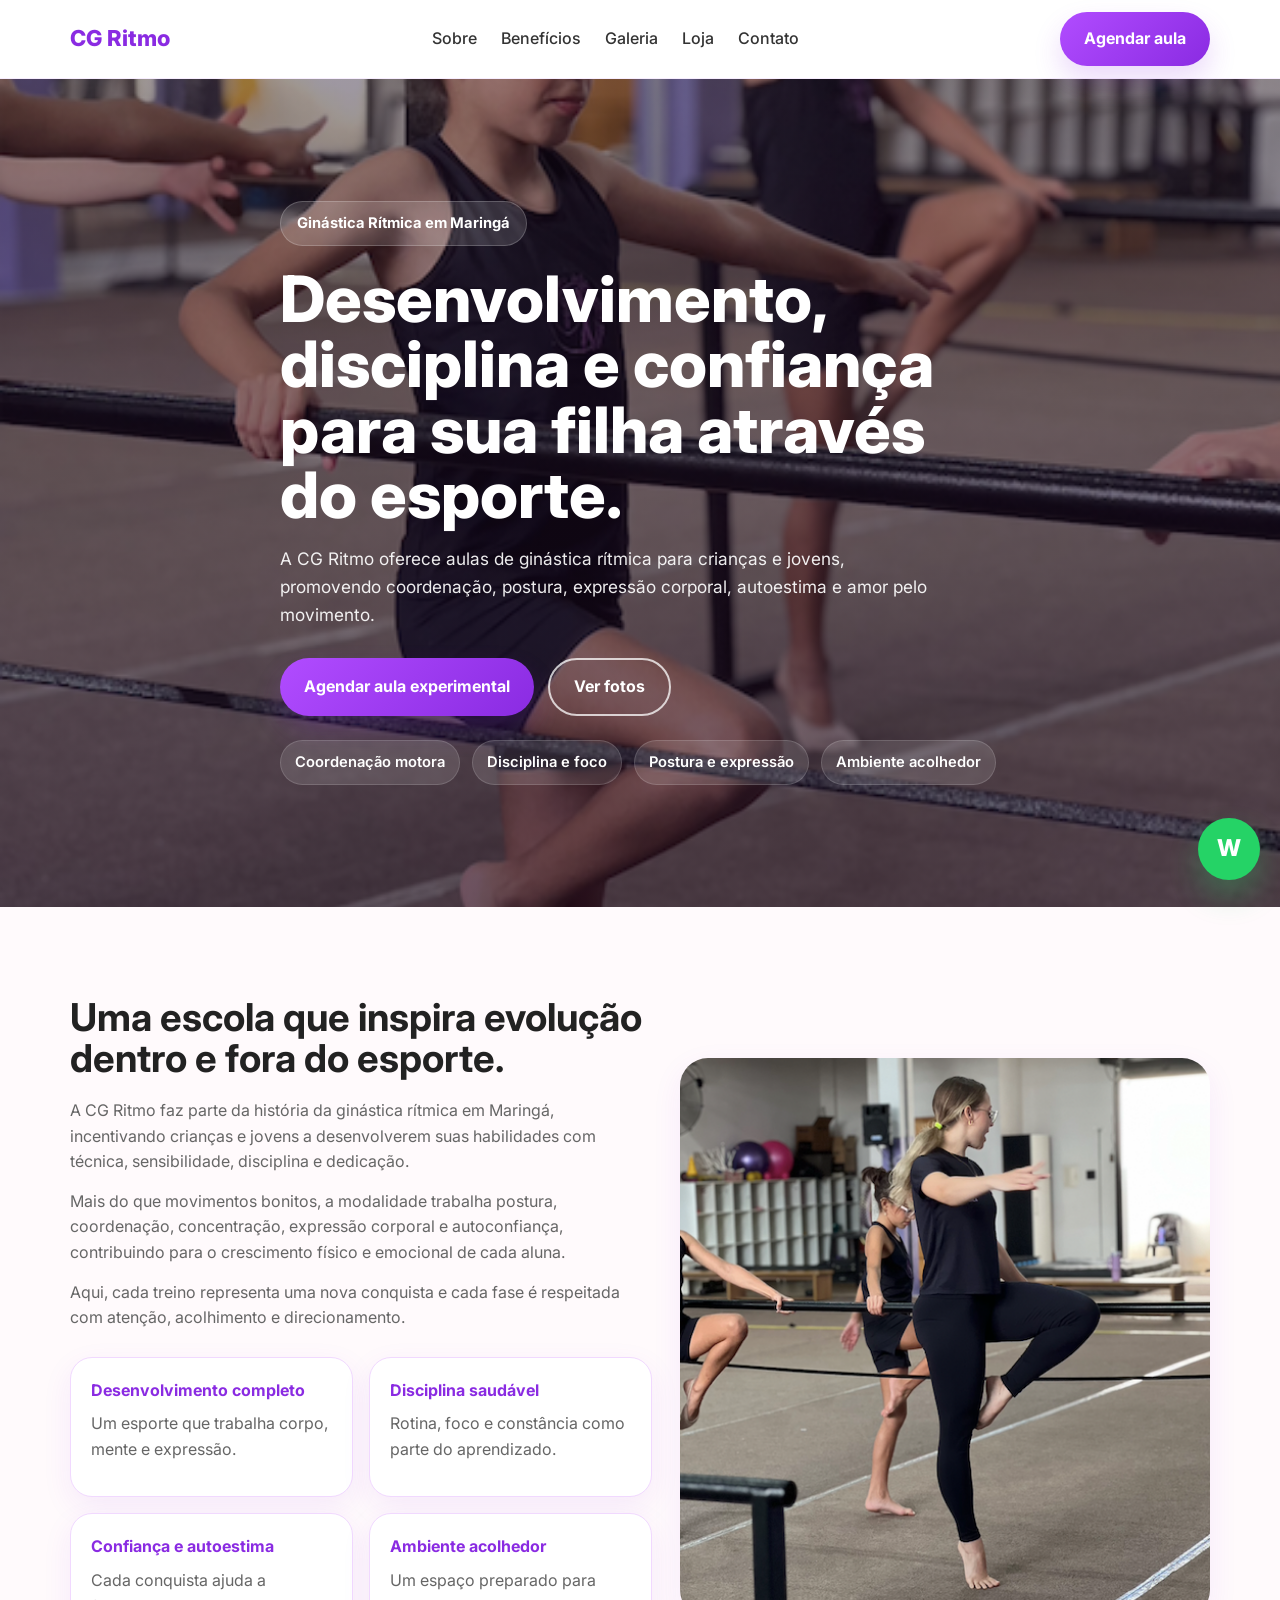
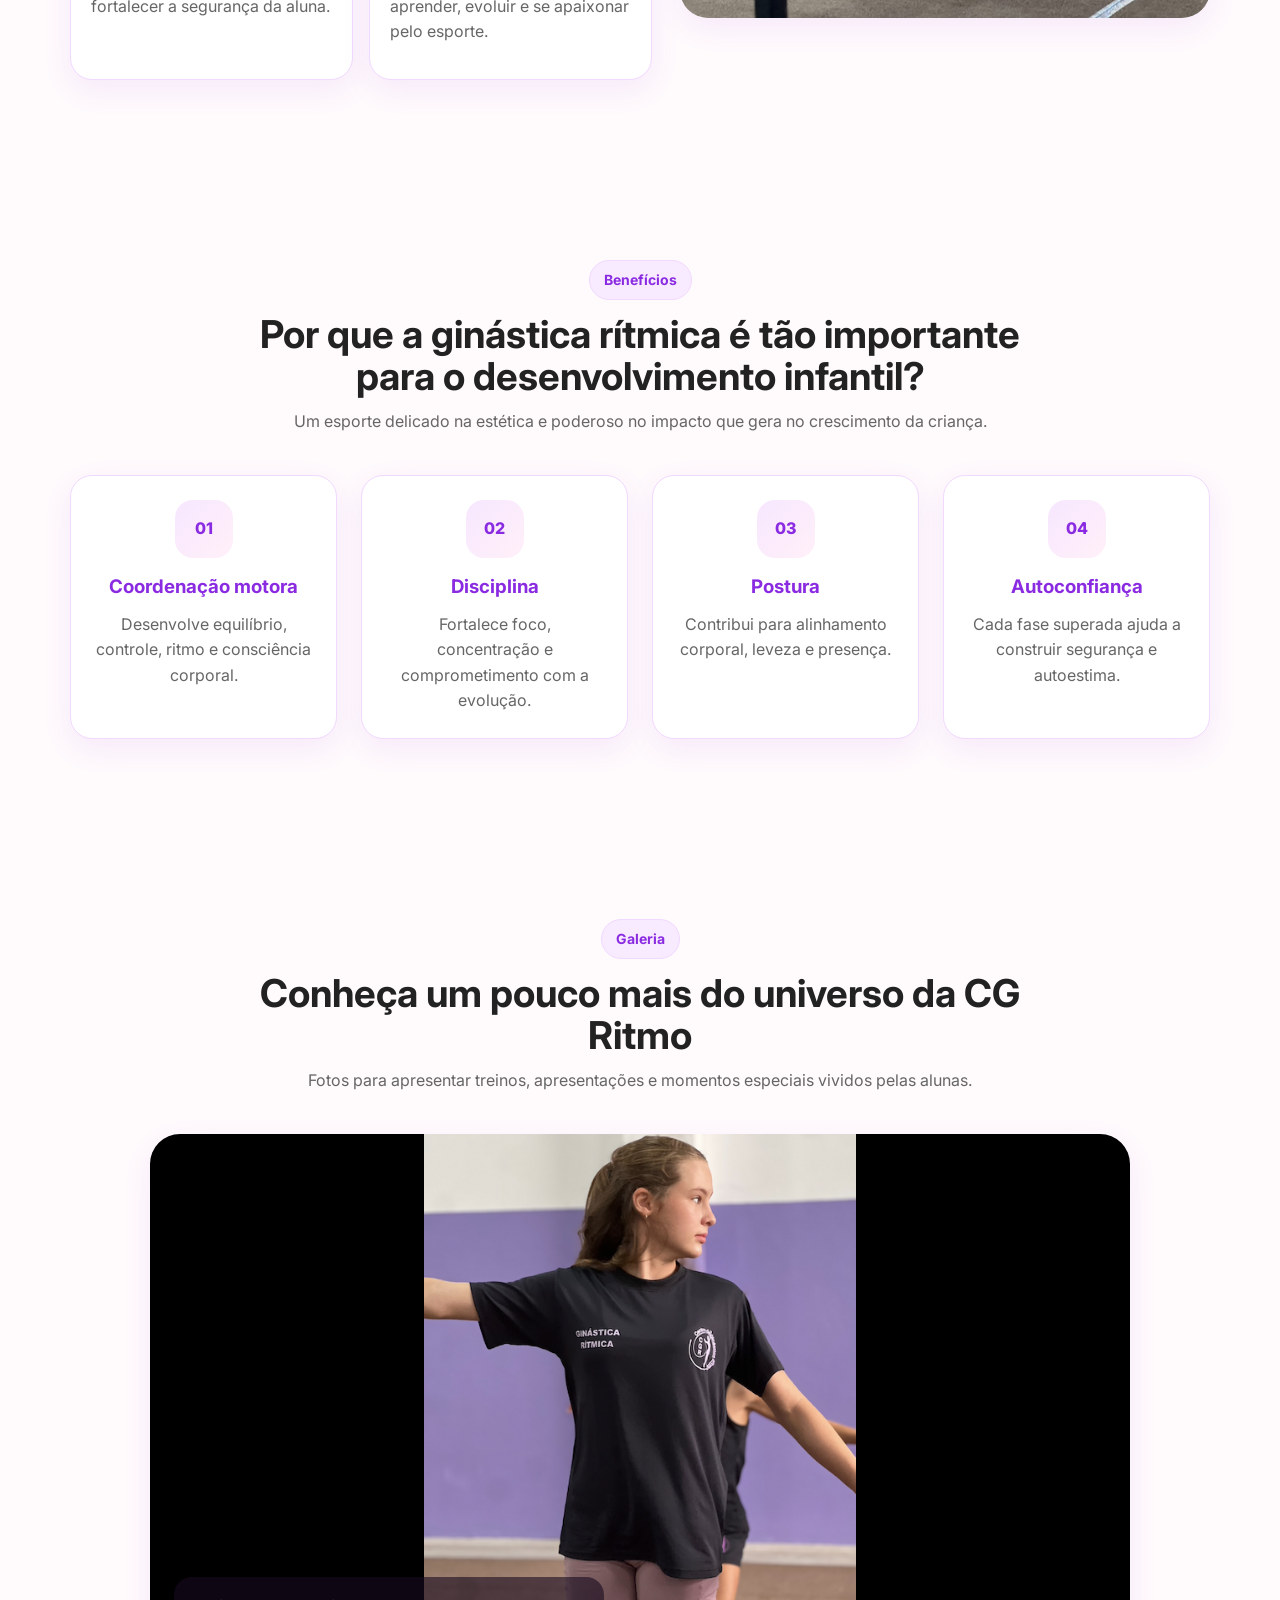
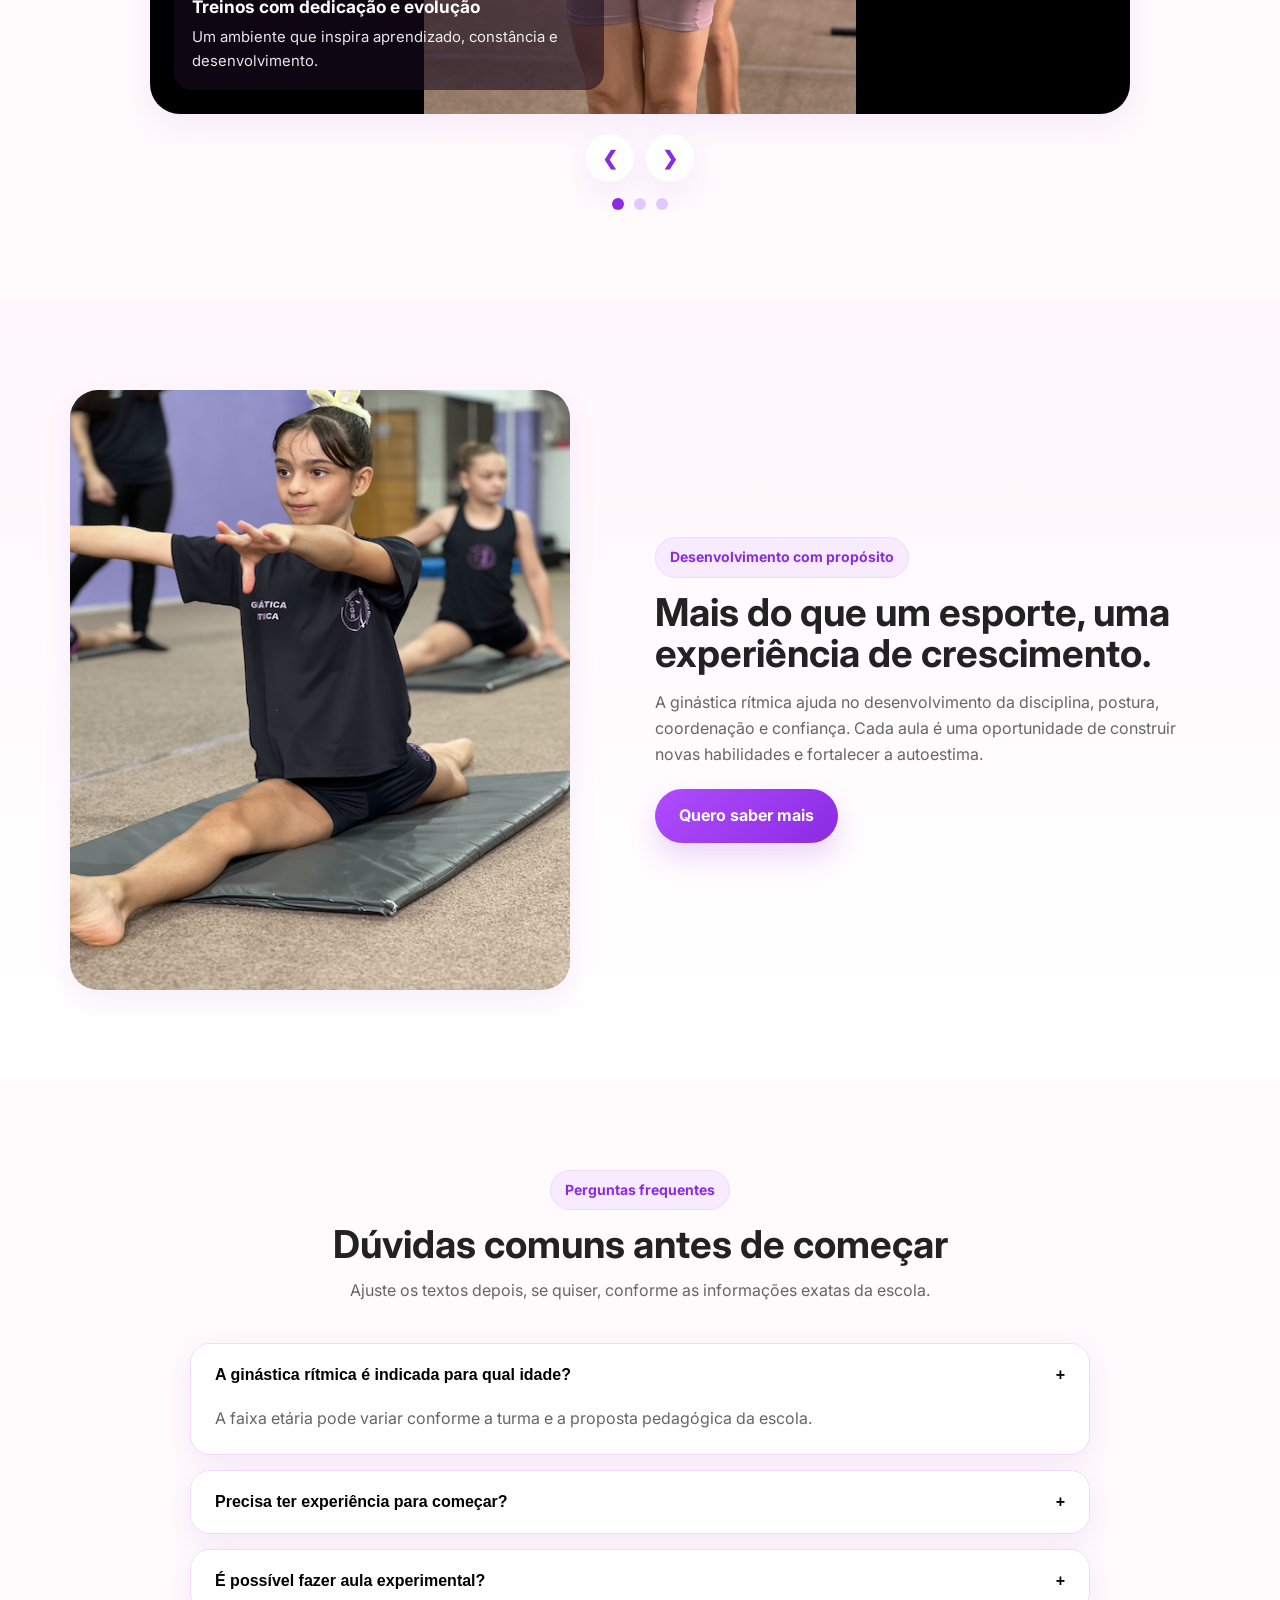
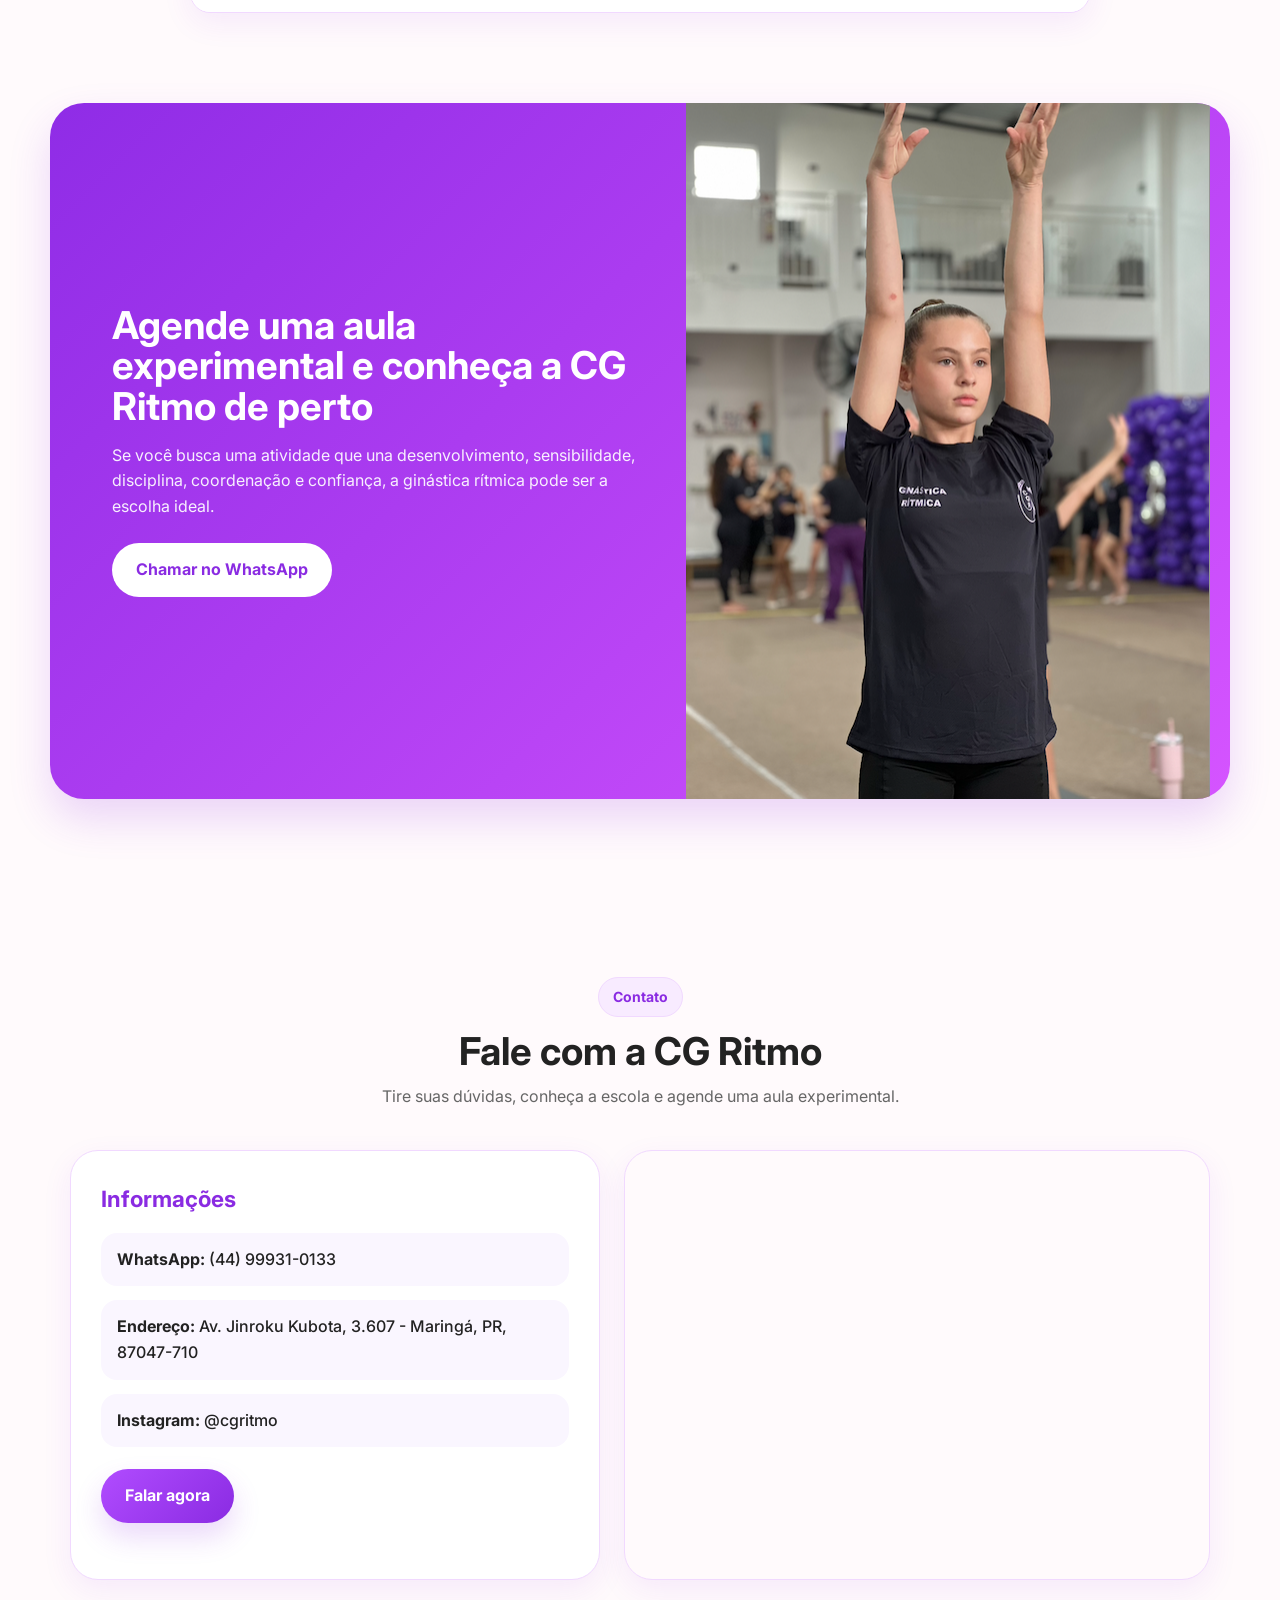
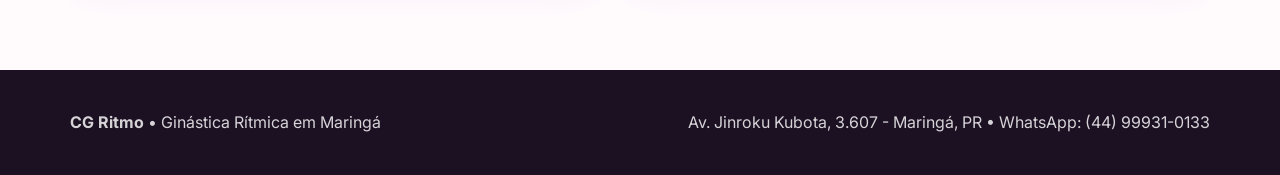
==== commit 1343fc0a: "Add files via upload" ====
--- a/index.html
+++ b/index.html
@@ -26,7 +26,7 @@
         <a href="#sobre">Sobre</a>
         <a href="#beneficios">Benefícios</a>
         <a href="#galeria">Galeria</a>
-        <a href="#faq">FAQ</a>
+        <a href="produtos.html">Loja</a>
         <a href="#contato">Contato</a>
       </nav>
 
@@ -52,7 +52,7 @@
         <a href="#sobre">Sobre</a>
         <a href="#beneficios">Benefícios</a>
         <a href="#galeria">Galeria</a>
-        <a href="#faq">FAQ</a>
+        <a href="produtos.html">Loja</a>
         <a href="#contato">Contato</a>
         <a
           href="https://wa.me/5544999310133?text=Olá,%20quero%20agendar%20uma%20aula%20experimental%20na%20CG%20Ritmo."
